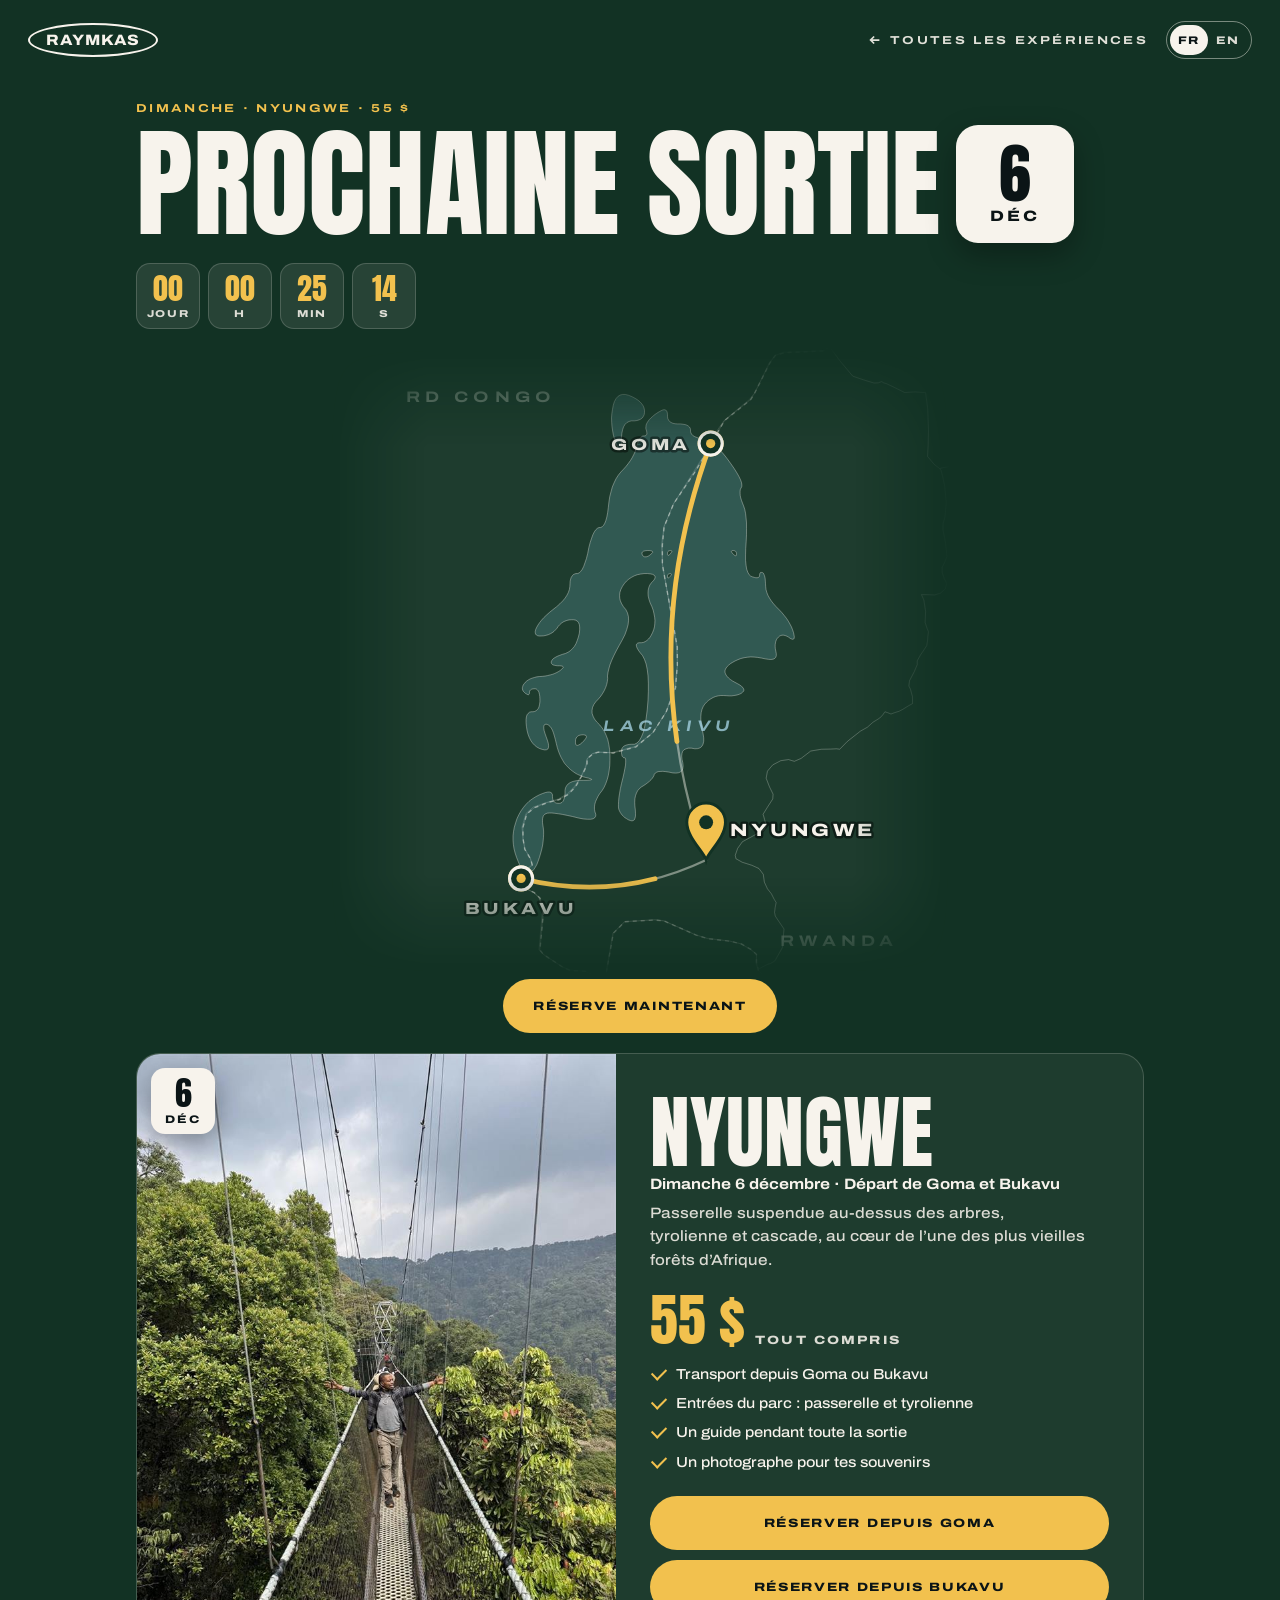
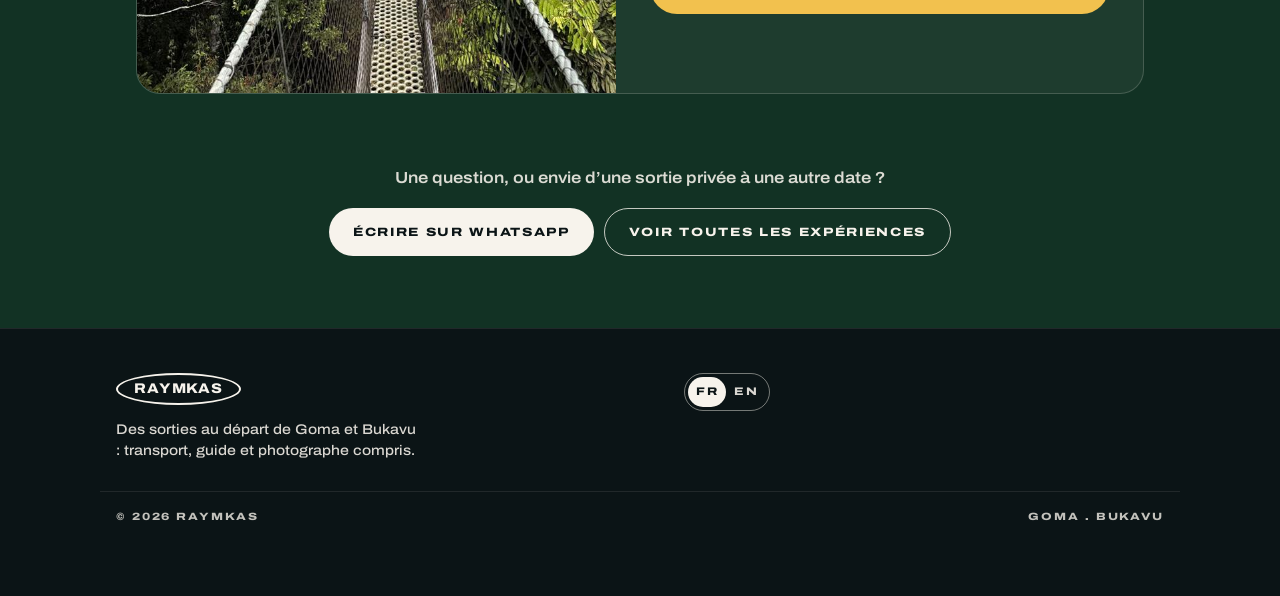
==== prochaine-sortie.html @ c0a050c8 "Prochaine sortie le 6 décembre ; carte du créateur : « Mugisho ». Cache ?v=25. Co-Authored-By: Claud" ====
<!DOCTYPE html>
<html lang="fr">
<head>
<meta charset="utf-8">
<meta name="viewport" content="width=device-width, initial-scale=1, viewport-fit=cover">
<title>Prochaine sortie · RAYMKAS</title>
<meta name="description" content="La prochaine sortie RAYMKAS au départ de Goma et Bukavu : date, prix, ce qui est compris et réservation sur WhatsApp.">
<meta name="theme-color" content="#123224">
<meta name="color-scheme" content="dark">
<link rel="preconnect" href="https://fonts.googleapis.com">
<link rel="preconnect" href="https://fonts.gstatic.com" crossorigin>
<link href="https://fonts.googleapis.com/css2?family=Anton&family=Archivo:wdth,wght@112..125,400..800&display=swap" rel="stylesheet">
<link rel="stylesheet" href="css/style.css?v=25">
</head>
<body class="page-sortie">

<header class="s-top">
  <a class="logo" href="./" data-brand aria-label="RAYMKAS, retour à l'accueil"></a>
  <div class="s-top-right">
    <a class="caps toplink s-back" href="./#journey">
      <svg viewBox="0 0 16 16" width="14" height="14" fill="none" stroke="currentColor" stroke-width="2" aria-hidden="true"><path d="M13 8H3M7 4L3 8l4 4"/></svg>
      <span><span class="tl-long" data-i18n="sortie.allExpLong">Toutes les </span><span data-i18n="sortie.allExpShort">expériences</span></span>
    </a>
    <div class="lang" data-lang-switch></div>
  </div>
</header>

<main>
  <section class="s-head">
    <div class="wrap">
      <span class="caps trip-count" id="sCount"></span>
      <div class="s-title">
        <h1 class="display" data-i18n="sortie.h1">Prochaine sortie</h1>
        <span class="s-badge" id="sBadge" aria-hidden="true"><b class="display" id="sBadgeDay"></b><span id="sBadgeMonth"></span></span>
      </div>
      <div class="s-countdown" id="sCountdown" role="timer" aria-live="off"></div>
    </div>
    <div class="s-map" id="sMapWrap">
      <svg id="sMap" role="img" aria-label="Trajet depuis Goma et Bukavu"></svg>
      <a class="btn btn-sun s-book" id="sBook" href="#sTrips" data-i18n="sortie.bookNow">Réserve maintenant</a>
    </div>
  </section>

  <section class="s-trips">
    <div class="wrap" id="sTrips"></div>
  </section>

  <section class="s-more">
    <div class="wrap">
      <p data-i18n="sortie.moreText">Une question, ou envie d’une sortie privée à une autre date&nbsp;?</p>
      <div class="s-more-actions">
        <a class="btn btn-solid" data-whatsapp data-i18n="sortie.write">Écrire sur WhatsApp</a>
        <a class="btn btn-ghost" href="./#journey" data-i18n="sortie.seeAll">Voir toutes les expériences</a>
      </div>
    </div>
  </section>
</main>

<footer class="foot">
  <div class="wrap foot-grid">
    <div class="foot-brand">
      <a class="logo" href="./" data-brand></a>
      <p data-i18n="foot.tag">Des sorties au départ de Goma et Bukavu : transport, guide et photographe compris.</p>
    </div>
    <div class="lang lang-foot" data-lang-switch></div>
  </div>
  <div class="wrap foot-bottom"><span>© 2026 RAYMKAS</span><span>Goma . Bukavu</span></div>
</footer>

<script src="js/i18n.js?v=25"></script>
<script src="js/content.js?v=25"></script>
<script src="js/img-sizes.js?v=25"></script>
<script src="js/upcoming.js?v=25"></script>
<script src="js/map-data.js?v=25"></script>
<script src="js/map-draw.js?v=25"></script>
<script src="js/sortie.js?v=25"></script>
</body>
</html>
---- css/style.css ----
/* ===================================================================
   RAYMKAS : page d'accueil (scroll-story)
   Concept : le lac en ouverture, puis une carte qui relie Goma et
   Bukavu à chaque expérience ; la couleur suit le paysage en cours.
   =================================================================== */

/* Enregistrée pour pouvoir animer entre les couleurs d'étape */
@property --bg { syntax: '<color>'; inherits: true; initial-value: #1d3a3a; }

:root{
  --bg:#1d3a3a;                 /* change à chaque étape (js) */
  --ink:#0b1416;
  --ink-rgb:11,20,22;            /* même encre, pour les voiles rgba() */                /* presque noir, teinté lac */
  --white:#f7f3ec;              /* blanc chaud */
  /* texte sur fond sombre */
  --fg-soft:rgba(247,243,236,.88);
  --fg-meta:rgba(247,243,236,.78);
  --muted:rgba(247,243,236,.64);
  /* traits */
  --stroke-strong:rgba(247,243,236,.45);
  --stroke:rgba(247,243,236,.25);
  --line:rgba(247,243,236,.18);
  /* remplissages */
  --fill:rgba(247,243,236,.13);
  --fill-soft:rgba(247,243,236,.09);
  --fill-faint:rgba(247,243,236,.05);
  --surface-2:#0e1f23;          /* fond des sections du bas */
  --ink-soft:rgba(var(--ink-rgb),.72);  /* texte secondaire sur fond clair */
  --sun:#f2c14e;                /* accent : soleil sur le lac (tracés, points actifs) */
  --sun-deep:#b8892a;
  --display:"Anton","Bebas Neue",Impact,sans-serif;
  --wide:"Archivo",system-ui,sans-serif;
  --ease:cubic-bezier(.22,1,.36,1);
  --stage-h:min(46svh,480px);
  color-scheme:dark;
  transition:--bg 1.1s var(--ease);
}
/* Page volontairement sombre, identique dans les deux thèmes */
@media (prefers-color-scheme: dark){ :root:not([data-theme="light"]){ --ink:#0b1416; --white:#f7f3ec; } }
:root[data-theme="dark"]{ --ink:#0b1416; --white:#f7f3ec; }

*{box-sizing:border-box;margin:0;padding:0}
html{background:var(--bg);-webkit-text-size-adjust:100%;scroll-behavior:smooth}
body{background:var(--bg);color:var(--white);font-family:var(--wide);font-stretch:125%;
  -webkit-font-smoothing:antialiased;overflow-x:hidden;-webkit-tap-highlight-color:transparent}
a{color:inherit;text-decoration:none}
button{font:inherit;color:inherit;background:none;border:0;cursor:pointer}
ul{list-style:none}
img{display:block;max-width:100%}
p,blockquote{text-wrap:pretty}                 /* pas de mot orphelin en fin de paragraphe */
.wrap{max-width:640px;margin:0 auto;padding-left:max(16px,env(safe-area-inset-left,0px));padding-right:max(16px,env(safe-area-inset-right,0px))}
.caps{text-transform:uppercase;letter-spacing:.32em;font-weight:700;font-size:12px}
.display{font-family:var(--display);font-weight:400;text-transform:uppercase;line-height:.92}
.sr-only{position:absolute;width:1px;height:1px;overflow:hidden;clip:rect(0 0 0 0);white-space:nowrap}
:focus-visible{outline:2px solid var(--white);outline-offset:3px}
::selection{background:var(--sun);color:var(--ink)}

/* ---------- boutons ---------- */
.btn{display:inline-flex;align-items:center;justify-content:center;height:48px;padding:0 24px;border-radius:999px;
  font:800 12px/1 var(--wide);font-stretch:125%;letter-spacing:.14em;text-transform:uppercase;cursor:pointer;
  user-select:none;touch-action:manipulation;text-align:center;
  transition:transform .35s var(--ease),background-color .3s,color .3s,box-shadow .3s,border-color .3s}
.btn:active{transform:scale(.95);transition-duration:.12s}
.btn-solid{background:var(--white);color:var(--ink)}
.btn-solid:hover{box-shadow:0 10px 30px rgba(0,0,0,.3);transform:translateY(-2px)}
.btn-sun{background:var(--sun);color:var(--ink)}
.btn-sun:hover{box-shadow:0 10px 30px rgba(0,0,0,.3);transform:translateY(-2px)}
.btn-ghost{border:1.5px solid var(--fg-meta);color:var(--white)}
.btn-ghost:hover{background:var(--white);color:var(--ink);border-color:var(--white)}

/* ---------- hero ---------- */
.hero{position:relative;height:100svh;min-height:640px;overflow:hidden;background:var(--ink)}
.hero-bg{position:absolute;inset:-4% 0 0 0;will-change:transform;
  background:radial-gradient(120% 70% at 50% 40%,#3f6f86 0%,#24485a 45%,#122a33 80%,#0b1416 100%)}
.slide{position:absolute;inset:0;width:100%;height:100%;object-fit:cover;opacity:0;transform:scale(1.06);
  transition:opacity 1s var(--ease),transform 5s linear}
.slide.on{opacity:1;transform:scale(1)}
.hero-shade{position:absolute;inset:0;pointer-events:none;
  background:linear-gradient(180deg,rgba(var(--ink-rgb),.4) 0%,rgba(var(--ink-rgb),0) 14%,rgba(var(--ink-rgb),0) 40%,rgba(var(--ink-rgb),.55) 60%,rgba(var(--ink-rgb),.94) 100%)}
.hero-dim{position:absolute;inset:0;background:var(--ink);opacity:0;pointer-events:none}
.hero-top{position:absolute;inset:0 0 auto;z-index:3;display:flex;justify-content:space-between;align-items:center;gap:12px;
  padding:calc(env(safe-area-inset-top,0px) + 22px) max(16px,env(safe-area-inset-right,0px)) 0 max(16px,env(safe-area-inset-left,0px));animation:fade 1s .9s both}
@media (min-width:600px){.hero-top{padding-left:28px;padding-right:28px}}
.logo{display:inline-flex;align-items:center;height:34px;padding:0 16px;border:2.5px solid var(--white);border-radius:50%;
  font:800 15px/1 var(--wide);font-stretch:112%;letter-spacing:.06em}
.top-nav{display:flex;gap:10px}
.toplink{display:inline-flex;align-items:center;min-height:44px;padding:0 6px;font-size:11.5px;letter-spacing:.2em;opacity:.9;transition:opacity .3s}
.toplink:hover{opacity:1}

.hero-content{position:absolute;inset:auto 0 0;z-index:3;text-align:center;padding:0 16px calc(env(safe-area-inset-bottom,0px) + 14px)}
.hero-content::before{content:"";position:absolute;inset:-14% -6% 0;z-index:-1;pointer-events:none;
  background:radial-gradient(70% 60% at 50% 48%,rgba(var(--ink-rgb),.55) 0%,rgba(var(--ink-rgb),.25) 55%,transparent 80%)}
.hero-title{display:flex;flex-direction:column;align-items:center}
.hero-title .lead{font-size:12px;letter-spacing:.28em;color:var(--fg-soft);animation:fade 1s .3s both}
.word{display:block;font-size:clamp(72px,21vw,210px);line-height:.88;margin-top:4px;white-space:nowrap;min-height:.88em;
  transition:opacity .35s,transform .35s,filter .35s}
.word.out{opacity:0;transform:translateY(-18%);filter:blur(6px)}
.word .ch{display:inline-block;animation:rise .9s var(--ease) both}
.hero .intro{max-width:420px;margin:12px auto 0;font-size:15px;line-height:1.45;font-weight:500;font-stretch:112%;color:var(--fg-soft);animation:fade 1s .5s both}
.hero-actions{display:flex;flex-wrap:wrap;justify-content:center;gap:10px;margin-top:20px;animation:fade 1s .65s both}
.hero-foot{display:flex;align-items:center;justify-content:center;gap:10px;margin-top:14px;animation:fade 1s .9s both}
.slide-bars{display:flex;justify-content:center;gap:6px}
.bar{width:28px;height:3px;border-radius:2px;background:var(--stroke);overflow:hidden}
.bar i{display:block;height:100%;width:100%;background:var(--white);transform:scaleX(0);transform-origin:left}
.bar.done i{transform:scaleX(1)}
.bar.on i{animation:fill var(--slide-ms,3800ms) linear both}
@keyframes fill{to{transform:scaleX(1)}}
@keyframes rise{from{transform:translateY(70%);opacity:0;filter:blur(8px)}to{transform:none;opacity:1;filter:none}}
@keyframes fade{from{opacity:0;transform:translateY(14px)}to{opacity:1;transform:none}}

/* ---------- point qui pulse (lien « prochaine sortie » dans la fiche) ---------- */
.ann-dot{position:relative;width:7px;height:7px;flex-shrink:0;border-radius:50%;background:var(--sun)}
.ann-dot::after{content:"";position:absolute;inset:0;border-radius:50%;background:var(--sun);animation:ping 2.2s var(--ease) infinite}
@keyframes ping{from{transform:scale(1);opacity:.7}to{transform:scale(2.8);opacity:0}}

/* lien discret dans la fiche de l'expérience */
.stop-next{display:inline-flex;align-items:center;gap:10px;min-height:44px;padding:0 4px;font-size:13.5px;font-weight:700;font-stretch:112%;
  color:var(--sun);border-bottom:1.5px solid transparent;transition:border-color .3s}
.stop-next:hover{border-bottom-color:currentColor}

/* ---------- prochaine sortie ---------- */
.trip{margin-top:26px;border-radius:24px;overflow:hidden;background:var(--fill-faint);border:1px solid var(--line)}
.trip-photo{position:relative;aspect-ratio:4/3;margin:0;background:var(--surface-2)}
.trip-photo img{width:100%;height:100%;object-fit:cover}
.trip-date{position:absolute;top:14px;left:14px;display:flex;flex-direction:column;align-items:center;min-width:64px;padding:8px 10px 9px;
  border-radius:14px;background:var(--white);color:var(--ink);box-shadow:0 8px 24px rgba(0,0,0,.3)}
.trip-date b{font-family:var(--display);font-size:34px;line-height:1;font-weight:400}
.trip-date span{font:800 11px/1 var(--wide);font-stretch:125%;letter-spacing:.16em;text-transform:uppercase;margin-top:4px}
.trip-body{padding:22px 20px 24px}
.trip-count{font-size:11.5px;letter-spacing:.2em;color:var(--sun)}
.trip-name{font-size:clamp(48px,14vw,80px);line-height:.9;margin-top:8px}
.trip-when{margin-top:8px;font-size:15px;font-weight:700;font-stretch:112%}
.trip-text{margin-top:10px;font-size:15px;line-height:1.55;font-weight:500;font-stretch:112%;color:var(--fg-soft);max-width:52ch}
.trip-price{display:flex;align-items:baseline;gap:10px;margin-top:20px}
.trip-price b{white-space:nowrap;font-size:56px;line-height:1;font-weight:400;color:var(--sun)}
.trip-price span{font:800 12px/1 var(--wide);font-stretch:125%;letter-spacing:.18em;text-transform:uppercase;color:var(--fg-soft)}
.trip-inc{list-style:none;margin:16px 0 0;padding:0;display:grid;gap:9px}
.trip-inc li{position:relative;padding-left:26px;font-size:14.5px;line-height:1.4;font-weight:500;font-stretch:112%}
.trip-inc li::before{content:"";position:absolute;left:2px;top:4px;width:12px;height:7px;border:solid var(--sun);border-width:0 0 2.5px 2.5px;transform:rotate(-45deg)}
.trip-cta{display:grid;gap:10px;margin-top:24px}
.trip-cta .btn{height:54px}
@media (min-width:600px) and (max-width:899px){.trip-cta{grid-template-columns:1fr 1fr}}

/* rappel « prochaine sortie » en bas de l'accueil */
.cta-next{display:flex;align-items:center;gap:18px;max-width:460px;margin:0 auto clamp(56px,9svh,88px);padding:16px 22px 16px 16px;border-radius:22px;
  text-align:left;color:var(--white);border:1.5px solid var(--sun);transition:background-color .3s,transform .3s var(--ease)}
.cta-next[hidden]{display:none}
.cta-next:hover{background:rgba(242,193,78,.1);transform:translateY(-2px)}
.cta-next-date{display:flex;flex-direction:column;align-items:center;justify-content:center;width:64px;height:64px;flex-shrink:0;
  border-radius:14px;background:var(--sun);color:var(--ink)}
.cta-next-date b{font-size:32px;line-height:1;font-weight:400}
.cta-next-date span{font:800 10px/1 var(--wide);font-stretch:125%;letter-spacing:.14em;text-transform:uppercase;margin-top:2px}
.cta-next-txt{display:flex;flex-direction:column;gap:4px;flex:1;min-width:0}
.cta-next-txt small{font:800 10.5px/1 var(--wide);font-stretch:125%;letter-spacing:.2em;text-transform:uppercase;color:var(--sun)}
.cta-next-txt b{font-size:16px;font-weight:800;font-stretch:112%}

/* ---------- chiffres ---------- */
.stats{position:relative;z-index:2;padding:48px 0 40px;background:var(--bg)}
.stats-grid{display:grid;grid-template-columns:1fr 1fr;gap:26px 14px}
.stat{display:flex;flex-direction:column;gap:8px;min-width:0}
.stat-big{grid-column:1/-1;padding-bottom:24px;border-bottom:1px solid var(--line)}
.stat-n{font-size:clamp(54px,15vw,92px);font-variant-numeric:tabular-nums;line-height:1}
.stat-big .stat-n{font-size:clamp(110px,36vw,220px)}
.stat-l{font-size:11.5px;letter-spacing:.18em;line-height:1.5;color:var(--muted)}
.odo{display:inline-flex;align-items:flex-start;color:var(--white)}
.odo-col{display:inline-block;height:1em;overflow:hidden;line-height:1em}
.odo-strip{display:flex;flex-direction:column;transition:transform calc(1.6s + var(--i) * .35s) cubic-bezier(.16,1,.3,1)}
.odo-strip span{display:block;height:1em;line-height:1em}
.odo-suf{color:var(--sun);line-height:1em}
.ticker{position:relative;height:22px;overflow:hidden;margin-top:2px}
.ticker li{position:absolute;inset:0 auto auto 0;font-weight:800;font-size:13px;letter-spacing:.16em;text-transform:uppercase;
  opacity:0;transform:translateY(100%);transition:opacity .45s,transform .55s var(--ease)}
.ticker li.on{opacity:1;transform:none;color:var(--sun)}
@media (min-width:760px){
  .stats-grid{grid-template-columns:1.6fr 1fr 1fr;align-items:end}
  .stat-big{grid-column:auto;padding-bottom:0;border-bottom:0}
}

/* ---------- journey : carte sticky ---------- */
.journey{position:relative}
.stage{position:sticky;top:0;z-index:2;height:var(--stage-h);overflow:hidden;pointer-events:none;
  background:linear-gradient(180deg,var(--bg) 0,var(--bg) 84%,transparent 100%)}
.stage svg{display:block;width:100%;height:100%}
.m-neigh{fill:var(--fill-faint);stroke:var(--line);stroke-width:.9;vector-effect:non-scaling-stroke}
.m-prov path{fill:var(--fill-faint);stroke:var(--line);stroke-width:.8;vector-effect:non-scaling-stroke;stroke-linejoin:round}
.m-lakes{fill:rgba(120,190,215,.22);stroke:var(--stroke-strong);stroke-width:.8;vector-effect:non-scaling-stroke}
.m-border{fill:none;stroke:var(--stroke-strong);stroke-width:1.4;stroke-dasharray:4 4;vector-effect:non-scaling-stroke;stroke-linejoin:round}
.m-label{fill:var(--stroke-strong);font:700 9.5px var(--wide);font-stretch:125%;letter-spacing:.34em}
.m-label.water{fill:rgba(170,215,232,.75);font-style:italic}
.m-route-base{fill:none;stroke:var(--stroke-strong);stroke-linecap:round}
.m-route path{fill:none;stroke:var(--sun);stroke-linecap:round}
.pin .marker{transform-origin:0 0;transition:transform .6s var(--ease)}
.pin .body{fill:var(--white);stroke:var(--bg);stroke-width:1.5;opacity:.6;transition:opacity .5s,fill .5s}
.pin .hole{fill:var(--bg)}
.pin text{fill:var(--white);font:800 11px var(--wide);font-stretch:125%;letter-spacing:.2em;opacity:.75;
  paint-order:stroke;stroke:rgba(0,0,0,.5);stroke-width:3px;stroke-linejoin:round;transition:opacity .5s}
.pin.active .body,.pin.active text{opacity:1}
.pin.active .body{fill:var(--sun)}
.pin.active .marker{transform:scale(1.2)}
.pin.origin .ring{fill:var(--bg);stroke:var(--white);stroke-width:1.6}
.pin.origin .dot{fill:var(--white)}
.pin.origin .pulse{fill:none;stroke:var(--sun);stroke-width:1.5;transform-origin:0 0;animation:pulse 2.4s var(--ease) infinite}
.pin.origin.active .dot{fill:var(--sun)}
.pin.origin text{font-size:10px;letter-spacing:.24em;opacity:.9}
.journey.overview .pin .body,.journey.overview .pin text{opacity:.95}
@keyframes pulse{0%{transform:scale(1);opacity:.9}100%{transform:scale(3.2);opacity:0}}

/* voile en haut de la carte : le compteur et le nom restent lisibles au-dessus des tracés */
.stage::before{content:"";position:absolute;inset:0 0 auto;height:calc(env(safe-area-inset-top,0px) + 58px);z-index:1;
  background:linear-gradient(180deg,var(--bg) 40%,transparent);transition:background-color .5s}
.hud{z-index:2;position:absolute;top:calc(env(safe-area-inset-top,0px) + 16px);left:max(16px,env(safe-area-inset-left,0px));right:max(16px,env(safe-area-inset-right,0px));
  display:flex;justify-content:space-between;gap:12px;font-size:11px;font-weight:800;letter-spacing:.22em;text-transform:uppercase;color:var(--muted)}
.hud b{color:var(--white);font-weight:800}
.hud-name{color:var(--white);transition:opacity .3s;text-align:right}
.hud-name.swap{opacity:0}

/* ---------- expériences ---------- */
.stops{position:relative;z-index:1;padding:4px 0 6svh}
.section-head h2{font-size:clamp(54px,16vw,104px);padding-top:8px;padding-bottom:22px;border-bottom:1px solid var(--line);text-wrap:balance}
.stop{padding:30px 0 34px;border-bottom:1px solid var(--line)}
/* l'expérience en cours se distingue par ses photos ; le texte reste toujours lisible */
.stop .strip{opacity:.5;filter:saturate(.55);transition:opacity .6s var(--ease),filter .6s var(--ease)}
.stop.active .strip{opacity:1;filter:none}
.stop:last-child{border-bottom:0}
.stop-title{display:grid;grid-template-columns:auto 1fr;column-gap:16px;align-items:end}
.stop .num{font-size:clamp(34px,10vw,50px);color:var(--muted)}
.stop .name{font-size:clamp(54px,16.5vw,88px);line-height:.88}
.stop .meta{grid-column:2;margin-top:10px;font-size:11.5px;letter-spacing:.22em;color:var(--fg-meta);font-weight:600}

/* carrousel photo */
.strip{display:flex;gap:10px;margin:22px -16px 0;padding:0 16px;overflow-x:auto;scroll-snap-type:x mandatory;
  scroll-padding:0 16px;scrollbar-width:none;-webkit-overflow-scrolling:touch;overscroll-behavior-x:contain}
.strip::-webkit-scrollbar{display:none}
.shot{position:relative;flex:0 0 82%;max-width:100%;aspect-ratio:3/4;border-radius:18px;overflow:hidden;scroll-snap-align:start;
  background:linear-gradient(140deg,var(--line),var(--fill-faint)),var(--stop-c,var(--surface-2))}
.shot img{width:100%;height:100%;object-fit:cover;transition:transform .8s var(--ease)}
.shot:hover img{transform:scale(1.04)}
.shot.missing::after{content:"Photo manquante";position:absolute;inset:auto 0 0;padding:14px 16px;
  font:700 11px var(--wide);letter-spacing:.2em;text-transform:uppercase;color:var(--muted)}
@media (min-width:700px){.shot{flex-basis:48%}.strip{margin:22px 0 0;padding:0;scroll-padding:0}}
.strip-bar{display:flex;justify-content:space-between;align-items:center;margin-top:12px}
.strip-bar[hidden]{display:none}
.strip-count{font-size:11px;letter-spacing:.24em;color:var(--muted)}
.strip-count b{color:var(--white)}
.strip-nav{display:flex;gap:8px}
.nav-btn{display:grid;place-items:center;width:40px;height:40px;border-radius:50%;border:1.5px solid var(--line);
  transition:background-color .3s,border-color .3s,transform .2s}
.nav-btn:hover:not(:disabled){border-color:var(--white)}
.nav-btn:active:not(:disabled){transform:scale(.92)}
.nav-btn:disabled{opacity:.35;cursor:default}
.stop p{margin-top:18px;font-size:15.5px;line-height:1.55;font-weight:500;font-stretch:112%;max-width:62ch}
.tags{display:flex;flex-wrap:wrap;gap:8px;margin-top:18px}
.tag{padding:8px 14px;border-radius:999px;background:var(--fill);font-size:11px;font-weight:800;letter-spacing:.14em;text-transform:uppercase}
.actions{display:flex;align-items:center;gap:22px;margin-top:20px;flex-wrap:wrap}

.reveal{transform:translateY(40px);transition:transform 1s var(--ease)}
.reveal.in{transform:none}

/* ---------- titres de section ---------- */
.know .wrap > .caps,.creator .wrap > .caps{font-size:12px;letter-spacing:.36em;padding-bottom:16px;border-bottom:1px solid var(--line)}

/* ---------- choix final : groupe / privé ---------- */
.choices{display:grid;gap:10px;max-width:460px;margin:32px auto 0;text-align:left}
.choice{display:grid;grid-template-columns:1fr auto;align-items:center;column-gap:16px;padding:18px 20px 18px 22px;border-radius:20px;
  border:1.5px solid var(--stroke-strong);color:var(--white);transition:transform .35s var(--ease),background-color .3s,border-color .3s}
.choice-title{grid-column:1;font-size:32px;line-height:1}
.choice-text{grid-column:1;margin-top:6px;font-size:14px;line-height:1.4;font-weight:500;font-stretch:112%;color:var(--fg-soft)}
.choice-arrow{grid-column:2;grid-row:1/3;transition:transform .35s var(--ease)}
.choice-main{background:var(--white);border-color:var(--white);color:var(--ink)}
.choice-main .choice-text{color:var(--ink-soft)}
.choice:hover{transform:translateY(-2px)}
.choice:not(.choice-main):hover{border-color:var(--white);background:var(--fill-soft)}
.choice:hover .choice-arrow{transform:translateX(4px)}
.choice:active{transform:scale(.98)}
@media (min-width:700px){.choices{grid-template-columns:1fr 1fr;max-width:640px}.cta-next{max-width:640px}}

/* ---------- bouton WhatsApp flottant ---------- */
.float-cta{position:fixed;z-index:20;left:50%;bottom:calc(env(safe-area-inset-bottom,0px) + 14px);
  display:inline-flex;align-items:center;height:52px;padding:0 26px;border-radius:999px;white-space:nowrap;
  background:var(--sun);color:var(--ink);font:800 12.5px/1 var(--wide);font-stretch:125%;letter-spacing:.14em;text-transform:uppercase;
  box-shadow:0 10px 28px rgba(0,0,0,.35);transform:translate(-50%,160%);visibility:hidden;
  transition:transform .45s var(--ease),visibility 0s linear .45s}
.float-cta.show{transform:translate(-50%,0);visibility:visible;transition-delay:0s}
.float-cta:active{transform:translate(-50%,0) scale(.96)}
@media (min-width:900px){
  .float-cta{left:auto;right:max(28px,env(safe-area-inset-right,0px));transform:translateY(160%)}
  .float-cta.show{transform:none}
  .float-cta:active{transform:scale(.96)}
}

/* ---------- créateur ---------- */
.creator{position:relative;padding:10svh 0 6svh;background:linear-gradient(180deg,var(--bg) 0%,var(--surface-2) 60%,var(--surface-2) 100%)}
.creator-card{margin-top:24px;padding:30px 22px 26px;border-radius:24px;position:relative;overflow:hidden;
  background:linear-gradient(150deg,rgba(242,193,78,.16),rgba(242,193,78,0) 55%),var(--fill-faint);border:1px solid var(--line)}
.creator-bg{position:absolute;inset:0;width:100%;height:100%;object-fit:cover;object-position:58% 30%;
  opacity:.2;filter:grayscale(.35);pointer-events:none;
  -webkit-mask-image:linear-gradient(200deg,#000 10%,rgba(0,0,0,.35) 60%,transparent 95%);mask-image:linear-gradient(200deg,#000 10%,rgba(0,0,0,.35) 60%,transparent 95%)}
.creator-card > :not(.creator-bg){position:relative}
.creator-card blockquote{font-size:clamp(38px,11vw,64px);line-height:.95;text-wrap:balance}
.creator-card p{margin-top:16px;font-size:15.5px;line-height:1.55;font-weight:500;font-stretch:112%;color:var(--fg-soft);max-width:52ch}
.creator-stats{display:flex;gap:30px;margin-top:22px;flex-wrap:wrap}
.cstat{display:flex;flex-direction:column;gap:6px}
.cstat-n{font-size:clamp(40px,12vw,60px);line-height:1;font-variant-numeric:tabular-nums;color:var(--sun)}
/* bouton TikTok */
.tt-logo{width:1.25em;height:1.25em;flex-shrink:0}
.toplink .tt-logo,.foot-link .tt-logo{margin-right:8px;font-size:15px}
.tt-cta{display:flex;align-items:center;gap:14px;width:100%;max-width:440px;margin-top:26px;padding:10px 18px 10px 10px;
  border-radius:20px;background:var(--white);color:var(--ink);transition:transform .3s var(--ease),box-shadow .3s}
.tt-cta:hover{transform:translateY(-2px);box-shadow:0 12px 30px rgba(0,0,0,.35)}
.tt-badge{display:grid;place-items:center;width:52px;height:52px;flex-shrink:0;border-radius:14px;background:#000;color:#fff;font-size:24px}
.tt-txt{display:flex;flex-direction:column;gap:3px;flex:1;min-width:0}
.tt-txt b{font-size:16px;font-weight:800;font-stretch:112%}
.tt-txt small{font-size:13.5px;font-weight:600;opacity:.62;overflow:hidden;text-overflow:ellipsis}
.tt-arrow{flex-shrink:0;transition:transform .3s var(--ease)}
.tt-cta:hover .tt-arrow{transform:translateX(4px)}

/* ---------- bon à savoir ---------- */
.know{position:relative;padding:8svh 0 10svh;background:var(--surface-2)}
.faq{display:grid;gap:10px;margin-top:22px}
.faq-item{border-radius:18px;background:var(--fill-faint);border:1px solid var(--fill-soft);transition:background-color .3s,border-color .3s}
.faq-item[open]{background:var(--fill-soft);border-color:var(--line)}
.faq-item summary{display:flex;align-items:center;justify-content:space-between;gap:16px;min-height:64px;padding:16px 20px 16px 22px;
  cursor:pointer;list-style:none;-webkit-tap-highlight-color:transparent}
.faq-item summary::-webkit-details-marker{display:none}
.faq-q{font-size:16px;line-height:1.35;font-weight:700;font-stretch:112%}
/* + qui devient − à l'ouverture */
.faq-ico{position:relative;width:30px;height:30px;flex-shrink:0;border-radius:50%;border:1.5px solid var(--stroke-strong);transition:background-color .3s,border-color .3s}
.faq-ico::before,.faq-ico::after{content:"";position:absolute;left:50%;top:50%;width:11px;height:1.8px;margin:-.9px 0 0 -5.5px;border-radius:1px;background:currentColor;transition:transform .35s var(--ease)}
.faq-ico::after{transform:rotate(90deg)}
.faq-item[open] .faq-ico{background:var(--sun);border-color:var(--sun);color:var(--ink)}
.faq-item[open] .faq-ico::after{transform:rotate(0deg)}
.faq-item p{padding:0 22px 20px;max-width:60ch;font-size:15px;line-height:1.55;font-weight:500;font-stretch:112%;color:var(--fg-soft)}

/* ---------- cta + footer ---------- */
.cta{position:relative;text-align:center;padding:12svh 0 14svh;background:linear-gradient(180deg,var(--surface-2) 0%,var(--ink) 100%)}
.cta h2{font-size:clamp(50px,15vw,88px)}
.cta p{max-width:400px;margin:18px auto 0;font-size:15.5px;line-height:1.5;font-weight:500;font-stretch:112%;color:var(--fg-soft)}
.cta .btn{margin-top:26px}
.cta-mail{display:block;margin-top:22px;font-size:13px;font-weight:600;color:var(--fg-soft);letter-spacing:0;font-variant-numeric:tabular-nums}

@media (min-width:900px){
  :root{--stage-h:min(54vh,600px)}
  .stops .wrap,.know .wrap,.stats .wrap,.creator .wrap{max-width:780px}
  .creator-card{padding:44px 40px 38px}
}
@media (prefers-reduced-motion:reduce){
  :root{transition:none}
  *,*::before,*::after{animation:none!important;transition:none!important}
  html{scroll-behavior:auto}
}

/* =========================================================
   Page « Prochaine sortie » (prochaine-sortie.html)
   ========================================================= */
.s-top{display:flex;justify-content:space-between;align-items:center;gap:12px;
  padding:calc(env(safe-area-inset-top,0px) + 18px) max(16px,env(safe-area-inset-right,0px)) 0 max(16px,env(safe-area-inset-left,0px))}
.s-top .toplink{gap:8px;white-space:nowrap}
@media (max-width:479px){.s-top .tl-long{display:none}}
@media (min-width:600px){.s-top{padding-left:28px;padding-right:28px}}
.s-head{padding-top:36px}
.s-head h1{font-size:clamp(52px,15vw,120px);line-height:.88;margin-top:10px}
.s-title{display:flex;align-items:center;gap:16px;margin-top:10px}
.s-title h1{margin-top:0}
.s-badge{display:flex;flex-direction:column;align-items:center;justify-content:center;flex-shrink:0;
  width:clamp(84px,22vw,118px);aspect-ratio:1;border-radius:22px;background:var(--white);color:var(--ink);box-shadow:0 12px 30px rgba(0,0,0,.3)}
.s-badge b{font-size:clamp(44px,12vw,64px);line-height:.95;font-weight:400}
.s-badge span{font:800 clamp(12px,3.2vw,15px)/1 var(--wide);font-stretch:125%;letter-spacing:.18em;text-transform:uppercase;margin-top:4px}
/* compte à rebours */
.s-countdown{display:flex;gap:8px;margin-top:20px}
.cd-u{display:flex;flex-direction:column;align-items:center;justify-content:center;min-width:64px;padding:10px 6px 9px;border-radius:14px;
  background:var(--fill-soft);border:1px solid var(--line)}
.cd-u b{font-size:30px;line-height:1;font-weight:400;color:var(--sun);font-variant-numeric:tabular-nums}
.cd-u small{margin-top:5px;font:800 10px/1 var(--wide);font-stretch:125%;letter-spacing:.16em;text-transform:uppercase;color:var(--fg-soft)}
.cd-today{font-family:var(--display);font-size:34px;color:var(--sun)}
.s-map{position:relative;max-width:640px;margin:18px auto 0;padding:0 8px}
/* « Réserve maintenant » : apparaît quand le tracé arrive à destination */
.s-book{display:flex;width:fit-content;margin:4px auto 0;height:54px;padding:0 30px;white-space:nowrap;
  opacity:0;transform:translateY(16px);pointer-events:none;transition:opacity .5s var(--ease),transform .5s var(--ease)}
.s-map.arrived .s-book{opacity:1;transform:none;pointer-events:auto}
.s-map.arrived .s-book:hover{transform:translateY(-2px)}
.s-map svg{display:block;width:100%;height:auto;overflow:hidden;
  /* fondu sur les 4 bords : la carte se fond dans le fond, sans cadre visible */
  -webkit-mask-image:linear-gradient(90deg,transparent,#000 16%,#000 84%,transparent),linear-gradient(180deg,transparent,#000 16%,#000 84%,transparent);
  -webkit-mask-composite:source-in;
  mask-image:linear-gradient(90deg,transparent,#000 16%,#000 84%,transparent),linear-gradient(180deg,transparent,#000 16%,#000 84%,transparent);
  mask-composite:intersect}
.s-trips{padding:8px 0 24px}
.s-trips .trip{margin-top:12px}
.trip-empty .trip-text{margin-top:0;color:var(--white)}
.s-more{padding:48px 0 72px;text-align:center}
.s-more p{font-size:16px;line-height:1.5;font-weight:600;font-stretch:112%;color:var(--fg-soft)}
.s-more-actions{display:flex;flex-wrap:wrap;justify-content:center;gap:10px;margin-top:18px}
@media (min-width:900px){
  .page-sortie .wrap{max-width:1040px}
  .page-sortie .trip{display:grid;grid-template-columns:minmax(0,1fr) minmax(0,1.1fr)}
  .page-sortie .trip-photo{aspect-ratio:auto;min-height:100%}
  .page-sortie .trip-body{padding:34px}
}

/* =========================================================
   Sélecteur de langue FR | EN
   ========================================================= */
.lang{display:inline-flex;align-items:center;padding:3px;border-radius:999px;border:1.5px solid var(--stroke-strong);
  font:800 11px/1 var(--wide);font-stretch:125%;letter-spacing:.14em}
.lang a{display:inline-flex;align-items:center;justify-content:center;min-width:38px;height:30px;padding:0 8px;border-radius:999px;
  color:var(--fg-soft);transition:background-color .3s,color .3s}
.lang a:hover{color:var(--white)}
.lang a[aria-current]{background:var(--white);color:var(--ink)}
.top-nav{align-items:center}
/* téléphone : place pour le sélecteur (le hero a déjà « Voir les expériences ») */
@media (max-width:599px){
  .top-nav .tl-exp{display:none}
  .top-nav .toplink[data-tiktok] span{display:none}
  .top-nav .toplink[data-tiktok] .tt-logo{margin-right:0;font-size:19px}
}
.s-top-right{display:flex;align-items:center;gap:12px}
@media (max-width:479px){.s-top .s-back{display:none}}

/* =========================================================
   Questions fréquentes
   ========================================================= */
.faq-wrap{display:grid;grid-template-areas:"title" "list" "more";gap:0}
.faq-title{grid-area:title;font-size:clamp(44px,12vw,84px);line-height:.9;text-wrap:balance}
.faq{grid-area:list}
.faq-item summary{padding-left:18px}
.faq-n{flex-shrink:0;width:30px;font-size:22px;line-height:1;color:var(--sun)}
.faq-q{flex:1}
.faq-item p{padding-left:66px}
@media (max-width:479px){.faq-item p{padding-left:22px}}
/* ouverture en douceur (navigateurs récents) */
@supports (interpolate-size:allow-keywords){
  .faq-item{interpolate-size:allow-keywords}
  .faq-item::details-content{height:0;overflow:clip;transition:height .4s var(--ease),content-visibility .4s allow-discrete}
  .faq-item[open]::details-content{height:auto}
}
.faq-more{grid-area:more;display:flex;flex-wrap:wrap;align-items:center;justify-content:space-between;gap:14px 20px;margin-top:22px;
  padding:20px 22px;border-radius:18px;border:1.5px dashed var(--stroke-strong)}
.faq-more p{flex:1 1 220px;font-size:15px;line-height:1.5;font-weight:500;font-stretch:112%;color:var(--fg-soft)}
.faq-more b{display:block;color:var(--white);font-weight:800;margin-bottom:2px}
.faq-more-actions{display:flex;flex-direction:column;align-items:flex-start;gap:6px}
.faq-mail{display:inline-flex;align-items:center;min-height:44px;font-size:14.5px;font-weight:700;font-stretch:112%;color:var(--white);
  text-decoration:underline;text-decoration-color:var(--sun);text-underline-offset:4px;text-decoration-thickness:1.5px;overflow-wrap:anywhere}
.cta-mail a{color:inherit;text-decoration:underline;text-underline-offset:3px}
@media (min-width:900px){
  .know .faq-wrap{max-width:1080px;grid-template-columns:minmax(0,.9fr) minmax(0,1.3fr);grid-template-areas:"title list" "more list";column-gap:56px;align-items:start}
  .faq{margin-top:0}
  .faq-more{margin-top:28px;flex-direction:column;align-items:flex-start}
  .faq-more p{flex:none}
}

/* =========================================================
   Pied de page
   ========================================================= */
.foot{background:var(--ink);border-top:1px solid var(--fill-soft);padding:44px 0 calc(env(safe-area-inset-bottom,0px) + 72px)}
.foot-grid{display:grid;gap:26px}
.foot-brand .logo{height:32px;font-size:14px}
.foot-brand p{margin-top:14px;max-width:34ch;font-size:14px;line-height:1.5;font-weight:500;font-stretch:112%;color:var(--fg-soft)}
.foot-nav{display:flex;flex-wrap:wrap;gap:4px 18px}
.foot-nav a{display:inline-flex;align-items:center;min-height:44px;font-size:14.5px;font-weight:700;font-stretch:112%;color:var(--white);
  border-bottom:1.5px solid transparent;transition:border-color .3s}
.foot-nav a:hover{border-bottom-color:var(--sun)}
.foot-link .tt-logo{margin-right:8px;font-size:15px}
.lang-foot{justify-self:start}
.foot-bottom{display:flex;justify-content:space-between;gap:12px;margin-top:30px;padding-top:18px;border-top:1px solid var(--fill-soft);
  font:800 10.5px/1.4 var(--wide);font-stretch:125%;letter-spacing:.18em;text-transform:uppercase;color:var(--fg-meta)}
@media (min-width:900px){
  .foot .wrap{max-width:1080px}
  .foot-grid{grid-template-columns:1.2fr 1fr auto;align-items:start;gap:40px}
  .foot-nav{flex-direction:column;gap:0}
}
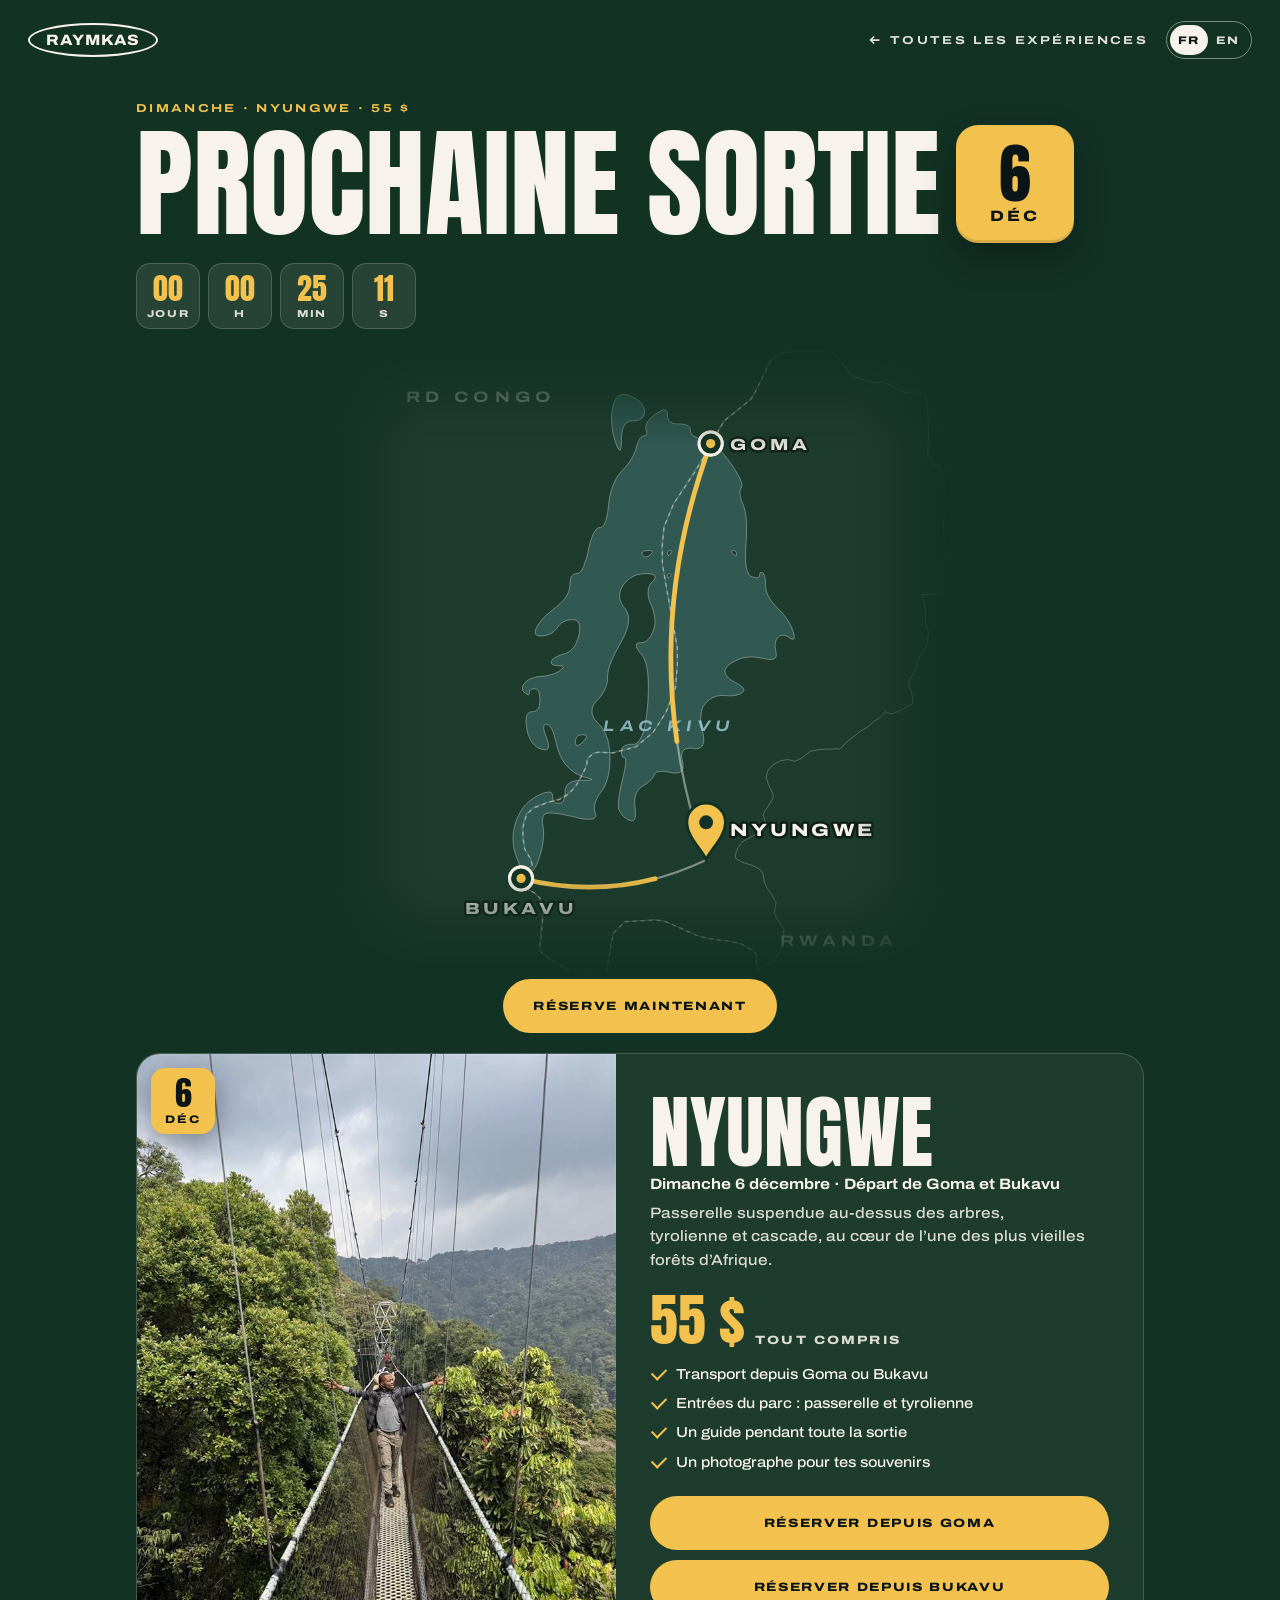
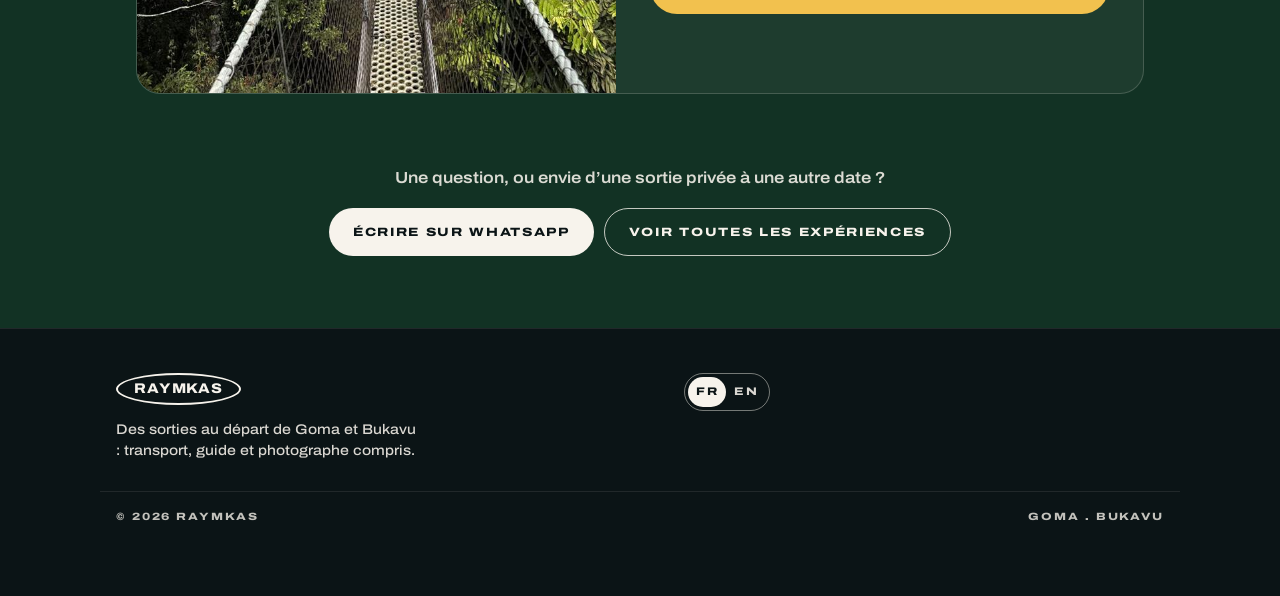
==== commit 5c820acd: "Badge de date en jaune, vérification multi-écrans et corrections - Badge « 6 DÉC » et date des fiche" ====
--- a/prochaine-sortie.html
+++ b/prochaine-sortie.html
@@ -10,7 +10,7 @@
 <link rel="preconnect" href="https://fonts.googleapis.com">
 <link rel="preconnect" href="https://fonts.gstatic.com" crossorigin>
 <link href="https://fonts.googleapis.com/css2?family=Anton&family=Archivo:wdth,wght@112..125,400..800&display=swap" rel="stylesheet">
-<link rel="stylesheet" href="css/style.css?v=25">
+<link rel="stylesheet" href="css/style.css?v=26">
 </head>
 <body class="page-sortie">
 
@@ -67,12 +67,12 @@
   <div class="wrap foot-bottom"><span>© 2026 RAYMKAS</span><span>Goma . Bukavu</span></div>
 </footer>
 
-<script src="js/i18n.js?v=25"></script>
-<script src="js/content.js?v=25"></script>
-<script src="js/img-sizes.js?v=25"></script>
-<script src="js/upcoming.js?v=25"></script>
-<script src="js/map-data.js?v=25"></script>
-<script src="js/map-draw.js?v=25"></script>
-<script src="js/sortie.js?v=25"></script>
+<script src="js/i18n.js?v=26"></script>
+<script src="js/content.js?v=26"></script>
+<script src="js/img-sizes.js?v=26"></script>
+<script src="js/upcoming.js?v=26"></script>
+<script src="js/map-data.js?v=26"></script>
+<script src="js/map-draw.js?v=26"></script>
+<script src="js/sortie.js?v=26"></script>
 </body>
 </html>
--- a/css/style.css
+++ b/css/style.css
@@ -123,7 +123,7 @@
 .trip-photo{position:relative;aspect-ratio:4/3;margin:0;background:var(--surface-2)}
 .trip-photo img{width:100%;height:100%;object-fit:cover}
 .trip-date{position:absolute;top:14px;left:14px;display:flex;flex-direction:column;align-items:center;min-width:64px;padding:8px 10px 9px;
-  border-radius:14px;background:var(--white);color:var(--ink);box-shadow:0 8px 24px rgba(0,0,0,.3)}
+  border-radius:14px;background:var(--sun);color:var(--ink);box-shadow:0 8px 24px rgba(0,0,0,.3)}
 .trip-date b{font-family:var(--display);font-size:34px;line-height:1;font-weight:400}
 .trip-date span{font:800 11px/1 var(--wide);font-stretch:125%;letter-spacing:.16em;text-transform:uppercase;margin-top:4px}
 .trip-body{padding:22px 20px 24px}
@@ -163,7 +163,7 @@
 .stat-big .stat-n{font-size:clamp(110px,36vw,220px)}
 .stat-l{font-size:11.5px;letter-spacing:.18em;line-height:1.5;color:var(--muted)}
 .odo{display:inline-flex;align-items:flex-start;color:var(--white)}
-.odo-col{display:inline-block;height:1em;overflow:hidden;line-height:1em}
+.odo-col{display:inline-block;flex-shrink:0;height:1em;overflow:hidden;line-height:1em}
 .odo-strip{display:flex;flex-direction:column;transition:transform calc(1.6s + var(--i) * .35s) cubic-bezier(.16,1,.3,1)}
 .odo-strip span{display:block;height:1em;line-height:1em}
 .odo-suf{color:var(--sun);line-height:1em}
@@ -174,6 +174,8 @@
 @media (min-width:760px){
   .stats-grid{grid-template-columns:1.6fr 1fr 1fr;align-items:end}
   .stat-big{grid-column:auto;padding-bottom:0;border-bottom:0}
+  /* « 500+ » doit tenir dans sa colonne (1,6 fr) : sinon les chiffres se compriment et se chevauchent */
+  .stat-big .stat-n{font-size:clamp(110px,14vw,160px)}
 }
 
 /* ---------- journey : carte sticky ---------- */
@@ -203,6 +205,7 @@
 .pin.origin.active .dot{fill:var(--sun)}
 .pin.origin text{font-size:10px;letter-spacing:.24em;opacity:.9}
 .journey.overview .pin .body,.journey.overview .pin text{opacity:.95}
+.journey.overview .stage.compact .pin:not(.origin) text{opacity:0}
 @keyframes pulse{0%{transform:scale(1);opacity:.9}100%{transform:scale(3.2);opacity:0}}
 
 /* voile en haut de la carte : le compteur et le nom restent lisibles au-dessus des tracés */
@@ -358,12 +361,13 @@
 @media (max-width:479px){.s-top .tl-long{display:none}}
 @media (min-width:600px){.s-top{padding-left:28px;padding-right:28px}}
 .s-head{padding-top:36px}
-.s-head h1{font-size:clamp(52px,15vw,120px);line-height:.88;margin-top:10px}
-.s-title{display:flex;align-items:center;gap:16px;margin-top:10px}
+.s-head h1{font-size:clamp(44px,14vw,120px);line-height:.88;margin-top:10px}
+.s-title{display:flex;align-items:center;gap:clamp(10px,3vw,16px);margin-top:10px}
 .s-title h1{margin-top:0}
 .s-badge{display:flex;flex-direction:column;align-items:center;justify-content:center;flex-shrink:0;
-  width:clamp(84px,22vw,118px);aspect-ratio:1;border-radius:22px;background:var(--white);color:var(--ink);box-shadow:0 12px 30px rgba(0,0,0,.3)}
-.s-badge b{font-size:clamp(44px,12vw,64px);line-height:.95;font-weight:400}
+  width:clamp(72px,22vw,118px);aspect-ratio:1;border-radius:clamp(18px,5vw,22px);background:var(--sun);color:var(--ink);
+  box-shadow:0 14px 34px rgba(0,0,0,.32),inset 0 -3px 0 rgba(var(--ink-rgb),.12)}
+.s-badge b{font-size:clamp(38px,12vw,64px);line-height:.95;font-weight:400}
 .s-badge span{font:800 clamp(12px,3.2vw,15px)/1 var(--wide);font-stretch:125%;letter-spacing:.18em;text-transform:uppercase;margin-top:4px}
 /* compte à rebours */
 .s-countdown{display:flex;gap:8px;margin-top:20px}
@@ -468,3 +472,13 @@
   .foot-grid{grid-template-columns:1.2fr 1fr auto;align-items:start;gap:40px}
   .foot-nav{flex-direction:column;gap:0}
 }
+
+/* très petits écrans (iPhone SE 1re gén., Android compacts) : boutons sur une ligne */
+@media (max-width:419px){
+  .pin text{font-size:10px;letter-spacing:.14em}
+  .pin.origin text{font-size:9.5px;letter-spacing:.18em}
+}
+@media (max-width:359px){
+  .btn{padding:0 16px;font-size:11.5px;letter-spacing:.08em}
+  .hero-title .lead{letter-spacing:.2em}
+}
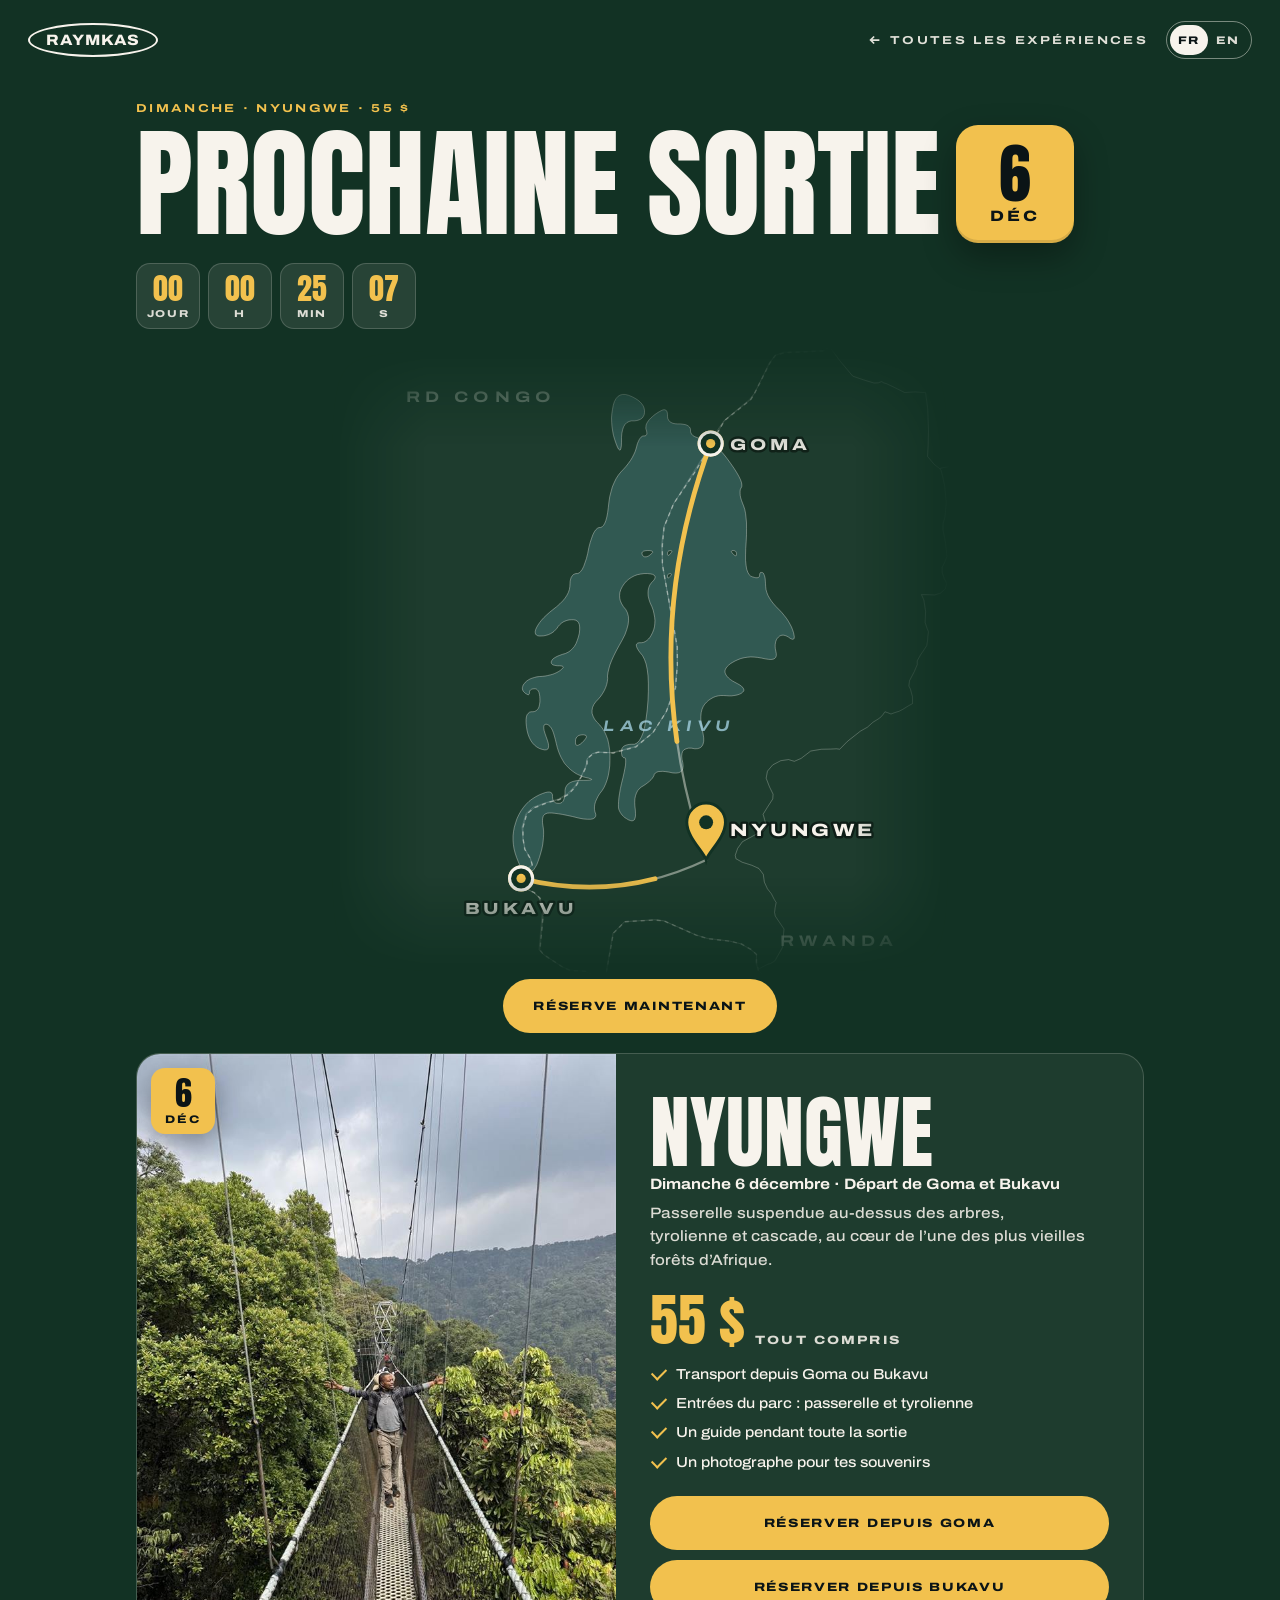
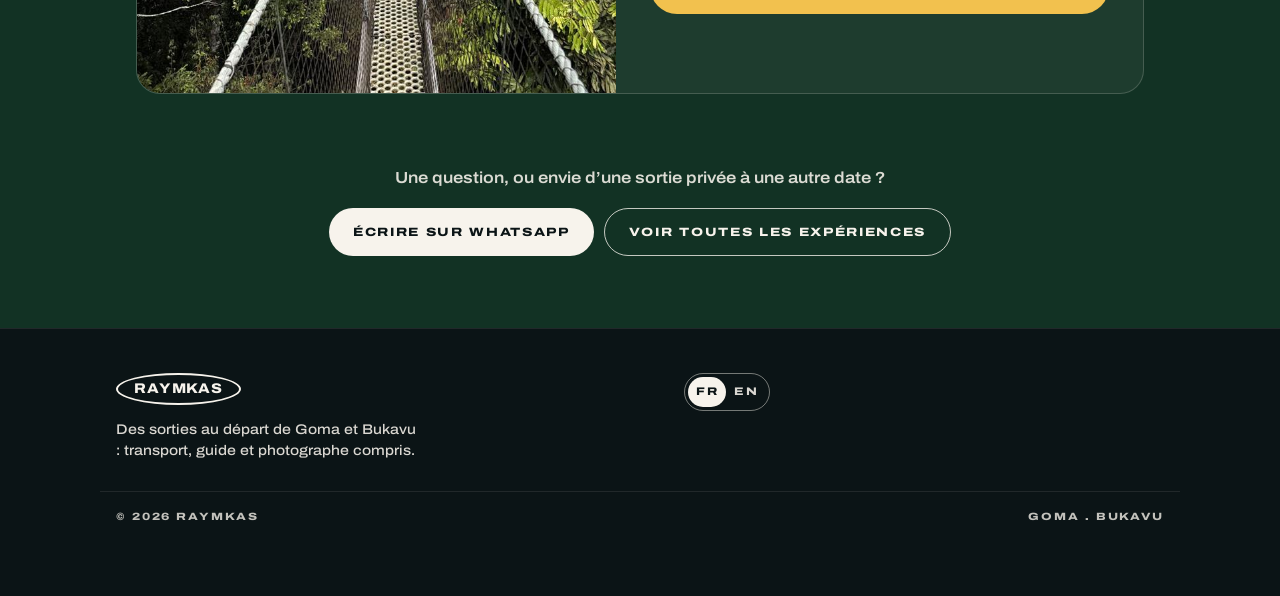
==== commit 35a246b0: "Carte : cadrage dans la zone sûre et caméra avec animations réduites - Chaque étape est cadrée entre" ====
--- a/prochaine-sortie.html
+++ b/prochaine-sortie.html
@@ -10,7 +10,7 @@
 <link rel="preconnect" href="https://fonts.googleapis.com">
 <link rel="preconnect" href="https://fonts.gstatic.com" crossorigin>
 <link href="https://fonts.googleapis.com/css2?family=Anton&family=Archivo:wdth,wght@112..125,400..800&display=swap" rel="stylesheet">
-<link rel="stylesheet" href="css/style.css?v=26">
+<link rel="stylesheet" href="css/style.css?v=27">
 </head>
 <body class="page-sortie">
 
@@ -67,12 +67,12 @@
   <div class="wrap foot-bottom"><span>© 2026 RAYMKAS</span><span>Goma . Bukavu</span></div>
 </footer>
 
-<script src="js/i18n.js?v=26"></script>
-<script src="js/content.js?v=26"></script>
-<script src="js/img-sizes.js?v=26"></script>
-<script src="js/upcoming.js?v=26"></script>
-<script src="js/map-data.js?v=26"></script>
-<script src="js/map-draw.js?v=26"></script>
-<script src="js/sortie.js?v=26"></script>
+<script src="js/i18n.js?v=27"></script>
+<script src="js/content.js?v=27"></script>
+<script src="js/img-sizes.js?v=27"></script>
+<script src="js/upcoming.js?v=27"></script>
+<script src="js/map-data.js?v=27"></script>
+<script src="js/map-draw.js?v=27"></script>
+<script src="js/sortie.js?v=27"></script>
 </body>
 </html>
--- a/css/style.css
+++ b/css/style.css
@@ -182,7 +182,9 @@
 .journey{position:relative}
 .stage{position:sticky;top:0;z-index:2;height:var(--stage-h);overflow:hidden;pointer-events:none;
   background:linear-gradient(180deg,var(--bg) 0,var(--bg) 84%,transparent 100%)}
-.stage svg{display:block;width:100%;height:100%}
+.stage svg{display:block;width:100%;height:100%;
+  /* le bas de la carte s'efface comme le fond : les tracés ne passent plus par-dessus les photos */
+  -webkit-mask-image:linear-gradient(180deg,#000 80%,transparent 99%);mask-image:linear-gradient(180deg,#000 80%,transparent 99%)}
 .m-neigh{fill:var(--fill-faint);stroke:var(--line);stroke-width:.9;vector-effect:non-scaling-stroke}
 .m-prov path{fill:var(--fill-faint);stroke:var(--line);stroke-width:.8;vector-effect:non-scaling-stroke;stroke-linejoin:round}
 .m-lakes{fill:rgba(120,190,215,.22);stroke:var(--stroke-strong);stroke-width:.8;vector-effect:non-scaling-stroke}
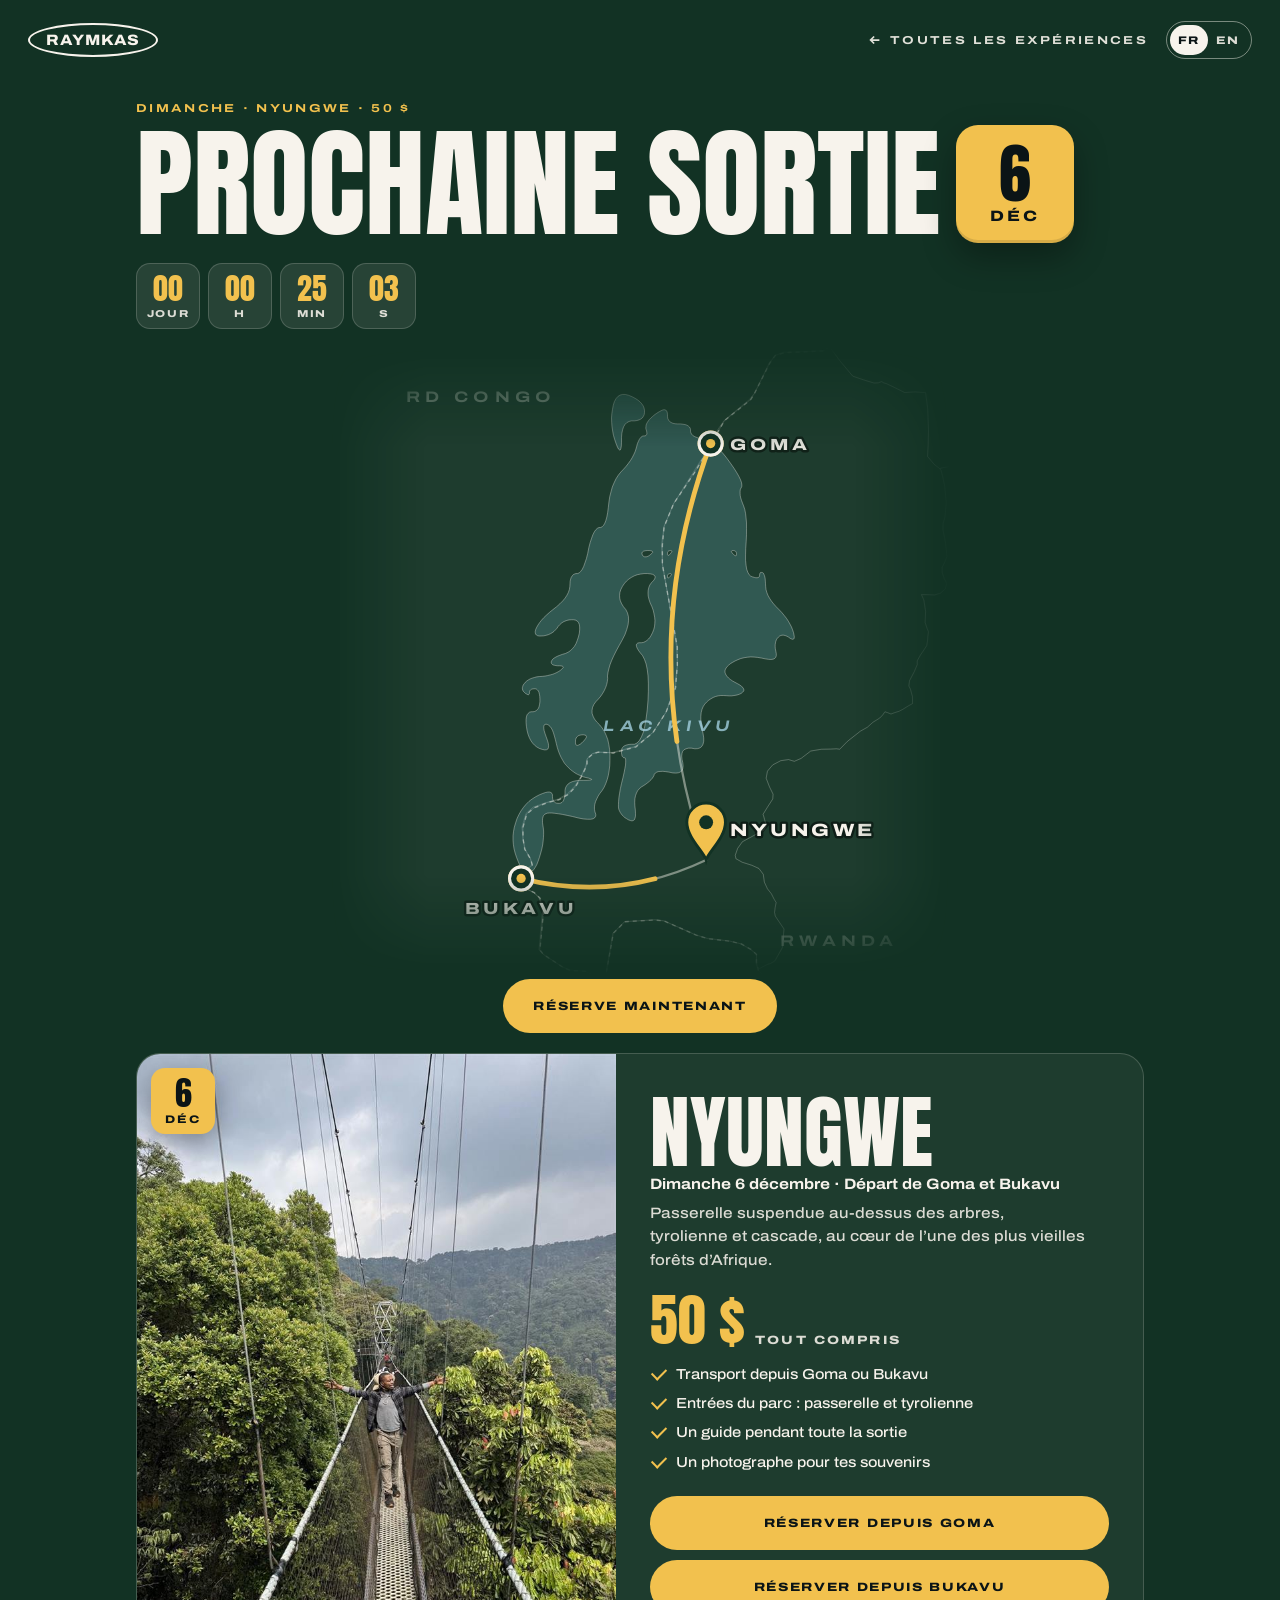
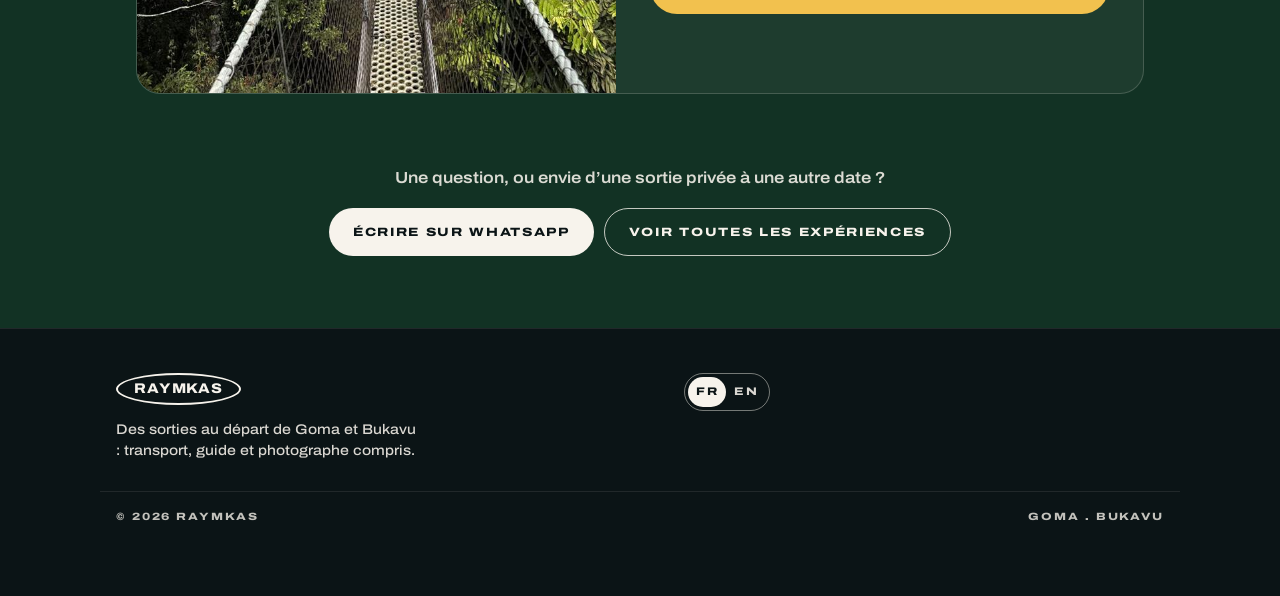
==== commit 3a5c2e80: "Nyungwe : prix 50 $ au lieu de 55 $. Cache ?v=28. Co-Authored-By: Claude Opus 5.5 <noreply@anthropic" ====
--- a/prochaine-sortie.html
+++ b/prochaine-sortie.html
@@ -10,7 +10,7 @@
 <link rel="preconnect" href="https://fonts.googleapis.com">
 <link rel="preconnect" href="https://fonts.gstatic.com" crossorigin>
 <link href="https://fonts.googleapis.com/css2?family=Anton&family=Archivo:wdth,wght@112..125,400..800&display=swap" rel="stylesheet">
-<link rel="stylesheet" href="css/style.css?v=27">
+<link rel="stylesheet" href="css/style.css?v=28">
 </head>
 <body class="page-sortie">
 
@@ -67,12 +67,12 @@
   <div class="wrap foot-bottom"><span>© 2026 RAYMKAS</span><span>Goma . Bukavu</span></div>
 </footer>
 
-<script src="js/i18n.js?v=27"></script>
-<script src="js/content.js?v=27"></script>
-<script src="js/img-sizes.js?v=27"></script>
-<script src="js/upcoming.js?v=27"></script>
-<script src="js/map-data.js?v=27"></script>
-<script src="js/map-draw.js?v=27"></script>
-<script src="js/sortie.js?v=27"></script>
+<script src="js/i18n.js?v=28"></script>
+<script src="js/content.js?v=28"></script>
+<script src="js/img-sizes.js?v=28"></script>
+<script src="js/upcoming.js?v=28"></script>
+<script src="js/map-data.js?v=28"></script>
+<script src="js/map-draw.js?v=28"></script>
+<script src="js/sortie.js?v=28"></script>
 </body>
 </html>
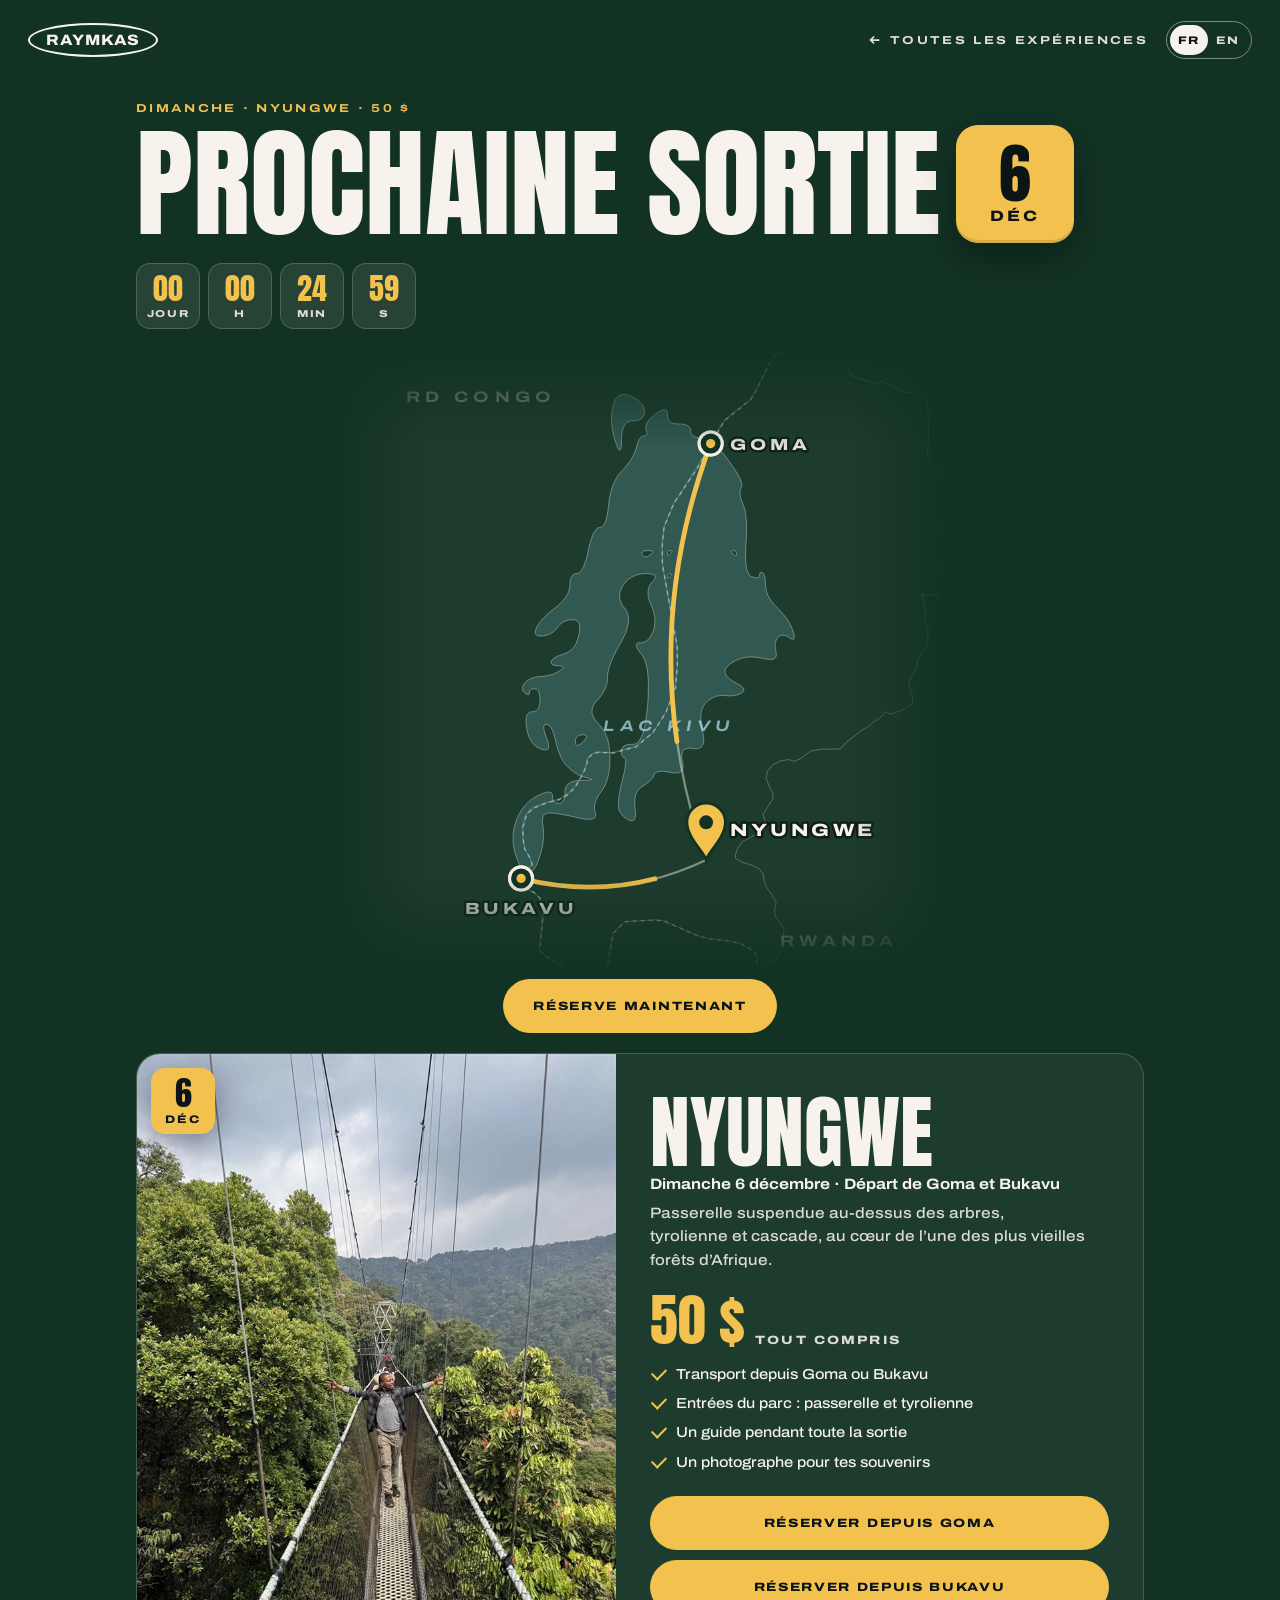
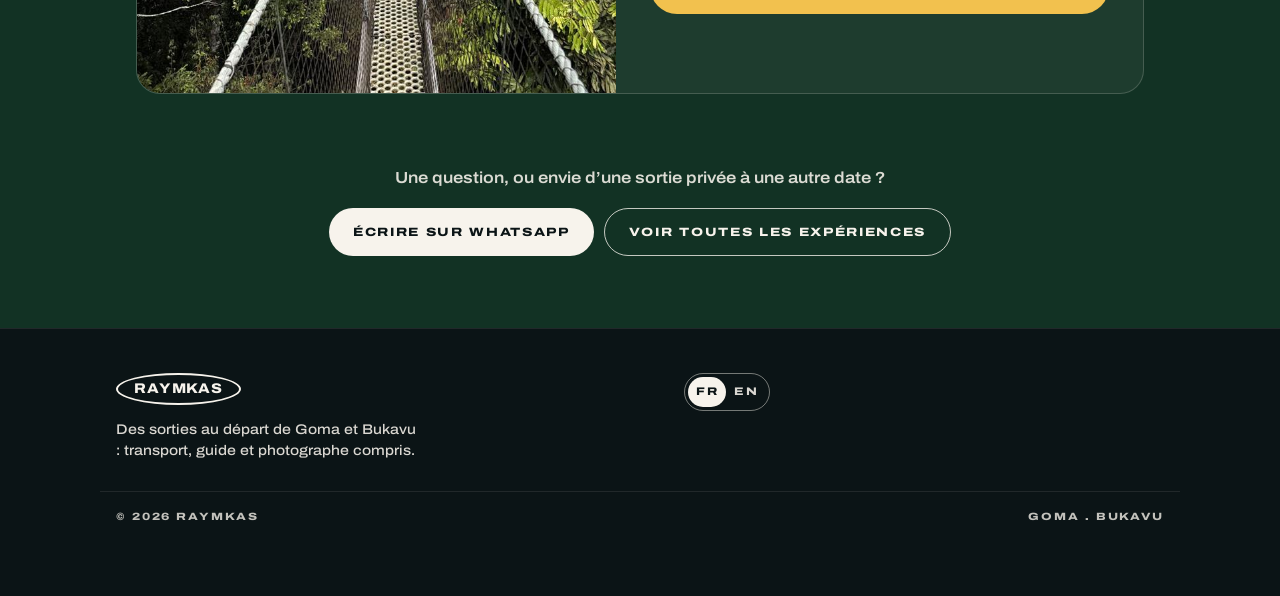
==== commit 69172dbe: "Carte fluide au défilement : remplace les masques par des dégradés - Fondu des bords du fond de cart" ====
--- a/prochaine-sortie.html
+++ b/prochaine-sortie.html
@@ -10,7 +10,7 @@
 <link rel="preconnect" href="https://fonts.googleapis.com">
 <link rel="preconnect" href="https://fonts.gstatic.com" crossorigin>
 <link href="https://fonts.googleapis.com/css2?family=Anton&family=Archivo:wdth,wght@112..125,400..800&display=swap" rel="stylesheet">
-<link rel="stylesheet" href="css/style.css?v=28">
+<link rel="stylesheet" href="css/style.css?v=29">
 </head>
 <body class="page-sortie">
 
@@ -67,12 +67,12 @@
   <div class="wrap foot-bottom"><span>© 2026 RAYMKAS</span><span>Goma . Bukavu</span></div>
 </footer>
 
-<script src="js/i18n.js?v=28"></script>
-<script src="js/content.js?v=28"></script>
-<script src="js/img-sizes.js?v=28"></script>
-<script src="js/upcoming.js?v=28"></script>
-<script src="js/map-data.js?v=28"></script>
-<script src="js/map-draw.js?v=28"></script>
-<script src="js/sortie.js?v=28"></script>
+<script src="js/i18n.js?v=29"></script>
+<script src="js/content.js?v=29"></script>
+<script src="js/img-sizes.js?v=29"></script>
+<script src="js/upcoming.js?v=29"></script>
+<script src="js/map-data.js?v=29"></script>
+<script src="js/map-draw.js?v=29"></script>
+<script src="js/sortie.js?v=29"></script>
 </body>
 </html>
--- a/css/style.css
+++ b/css/style.css
@@ -183,8 +183,12 @@
 .stage{position:sticky;top:0;z-index:2;height:var(--stage-h);overflow:hidden;pointer-events:none;
   background:linear-gradient(180deg,var(--bg) 0,var(--bg) 84%,transparent 100%)}
 .stage svg{display:block;width:100%;height:100%;
-  /* le bas de la carte s'efface comme le fond : les tracés ne passent plus par-dessus les photos */
-  -webkit-mask-image:linear-gradient(180deg,#000 80%,transparent 99%);mask-image:linear-gradient(180deg,#000 80%,transparent 99%)}
+  /* les tracés s'arrêtent avant le fondu du bas : ils ne passent plus sur les photos.
+     Découpe rectangulaire (clip-path inset) : quasi gratuite, contrairement à mask-image qui saccadait au défilement */
+  clip-path:inset(0 0 12% 0)}
+/* voile fixe au-dessus de la coupure : la carte se fond dans le fond de section, sans ligne nette (statique = léger) */
+.stage::after{content:"";position:absolute;left:0;right:0;top:78%;height:10.5%;z-index:1;pointer-events:none;
+  background:linear-gradient(180deg,transparent,var(--bg))}
 .m-neigh{fill:var(--fill-faint);stroke:var(--line);stroke-width:.9;vector-effect:non-scaling-stroke}
 .m-prov path{fill:var(--fill-faint);stroke:var(--line);stroke-width:.8;vector-effect:non-scaling-stroke;stroke-linejoin:round}
 .m-lakes{fill:rgba(120,190,215,.22);stroke:var(--stroke-strong);stroke-width:.8;vector-effect:non-scaling-stroke}
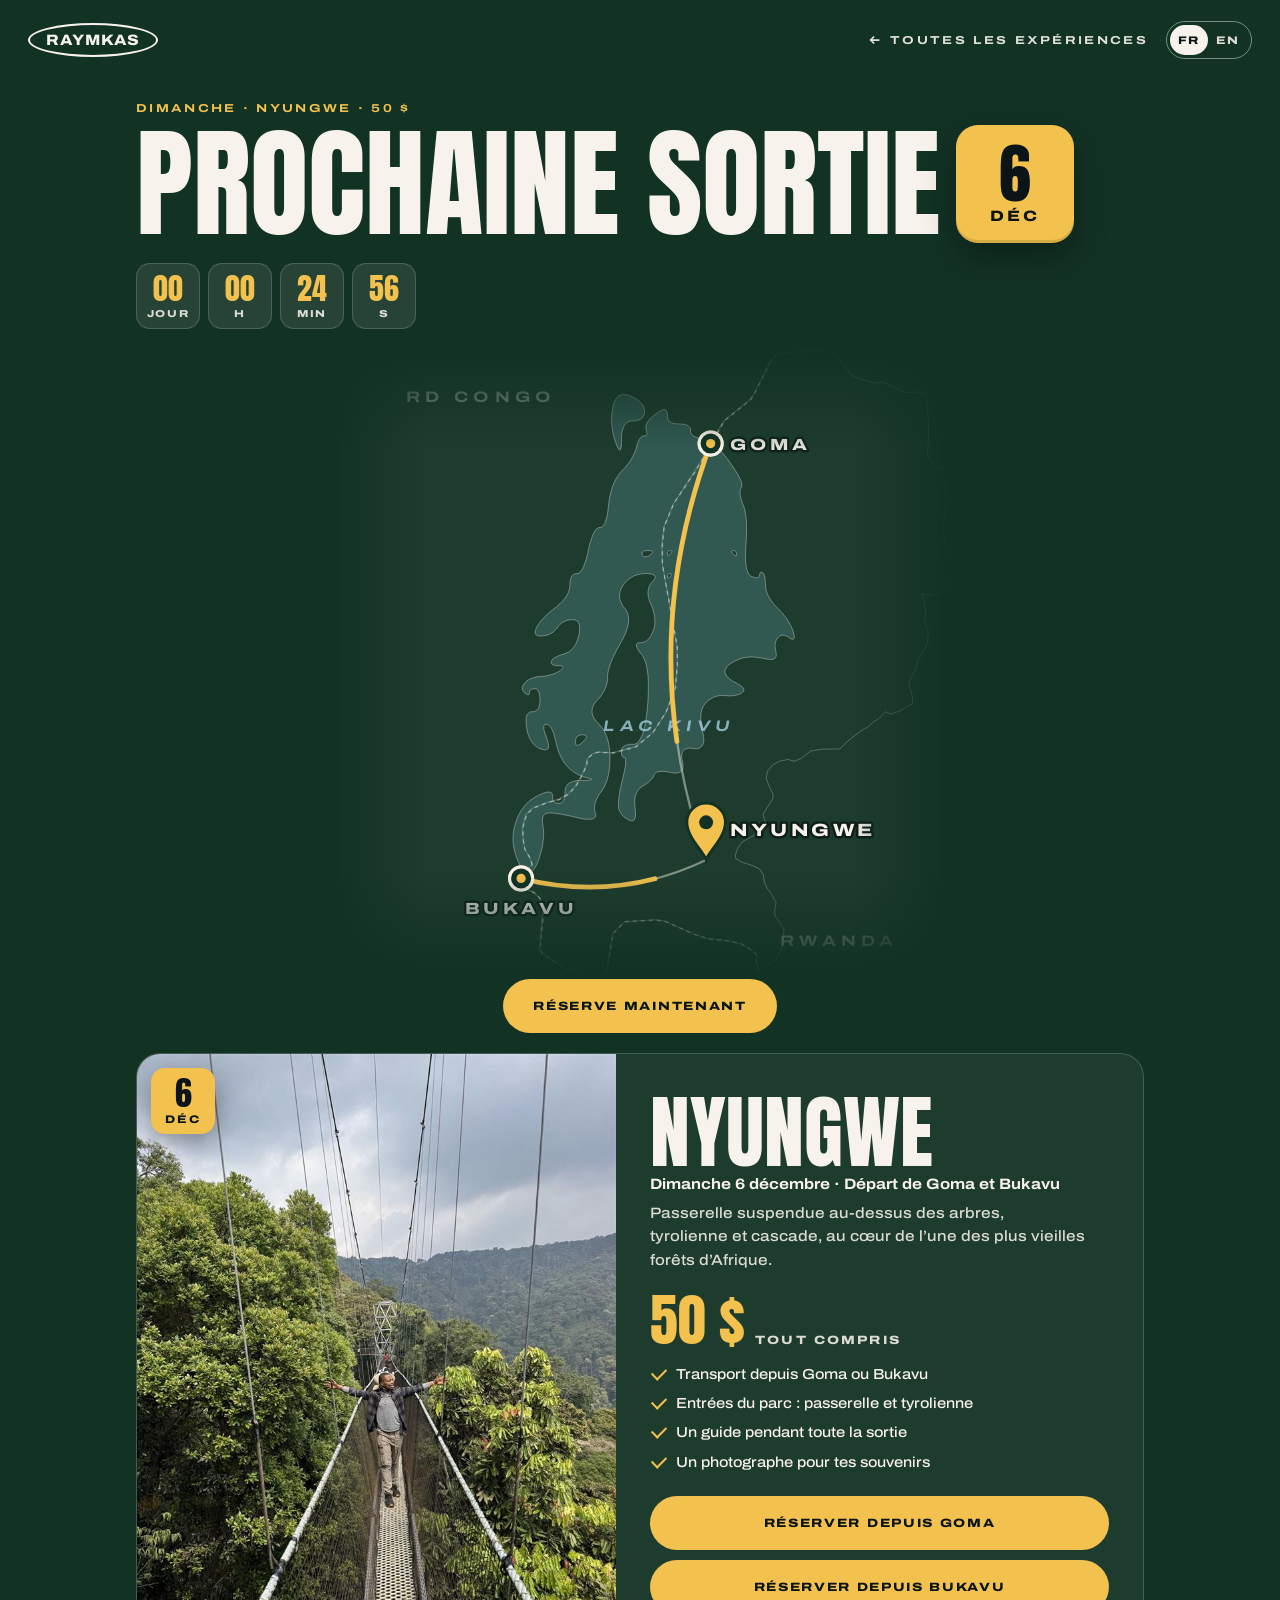
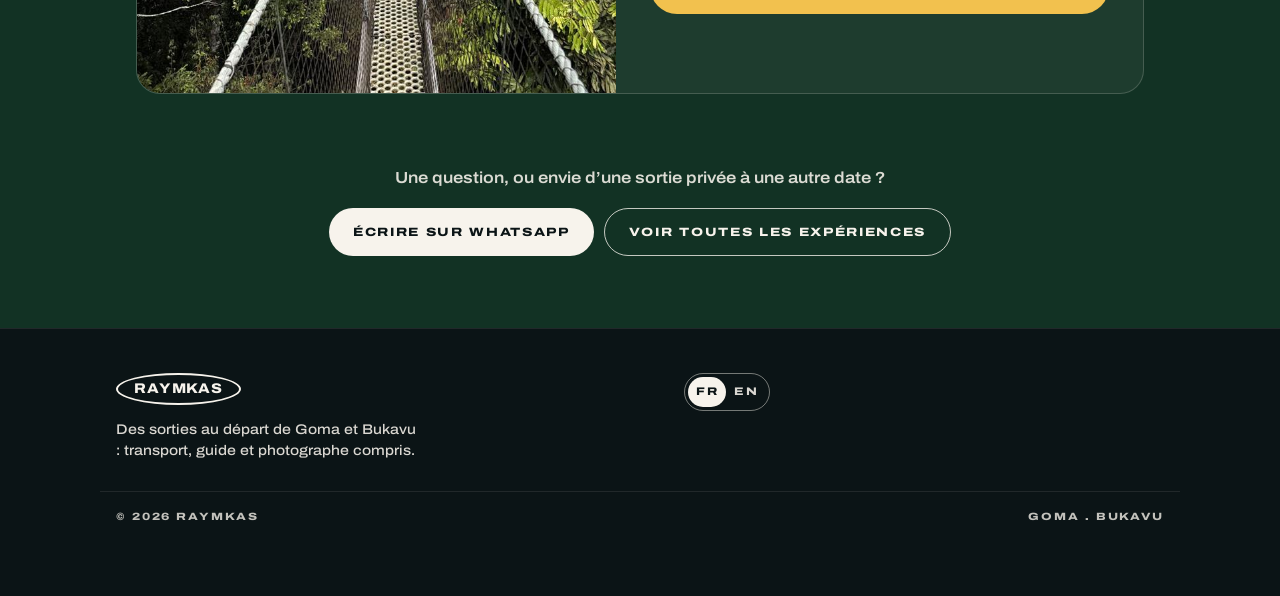
==== commit 11729472: "Page sortie : badge vide après la date, en-tête 480–640 px - Plus de sortie annoncée : retire le bad" ====
--- a/prochaine-sortie.html
+++ b/prochaine-sortie.html
@@ -10,7 +10,7 @@
 <link rel="preconnect" href="https://fonts.googleapis.com">
 <link rel="preconnect" href="https://fonts.gstatic.com" crossorigin>
 <link href="https://fonts.googleapis.com/css2?family=Anton&family=Archivo:wdth,wght@112..125,400..800&display=swap" rel="stylesheet">
-<link rel="stylesheet" href="css/style.css?v=29">
+<link rel="stylesheet" href="css/style.css?v=30">
 </head>
 <body class="page-sortie">
 
@@ -67,12 +67,12 @@
   <div class="wrap foot-bottom"><span>© 2026 RAYMKAS</span><span>Goma . Bukavu</span></div>
 </footer>
 
-<script src="js/i18n.js?v=29"></script>
-<script src="js/content.js?v=29"></script>
-<script src="js/img-sizes.js?v=29"></script>
-<script src="js/upcoming.js?v=29"></script>
-<script src="js/map-data.js?v=29"></script>
-<script src="js/map-draw.js?v=29"></script>
-<script src="js/sortie.js?v=29"></script>
+<script src="js/i18n.js?v=30"></script>
+<script src="js/content.js?v=30"></script>
+<script src="js/img-sizes.js?v=30"></script>
+<script src="js/upcoming.js?v=30"></script>
+<script src="js/map-data.js?v=30"></script>
+<script src="js/map-draw.js?v=30"></script>
+<script src="js/sortie.js?v=30"></script>
 </body>
 </html>
--- a/css/style.css
+++ b/css/style.css
@@ -364,7 +364,7 @@
 .s-top{display:flex;justify-content:space-between;align-items:center;gap:12px;
   padding:calc(env(safe-area-inset-top,0px) + 18px) max(16px,env(safe-area-inset-right,0px)) 0 max(16px,env(safe-area-inset-left,0px))}
 .s-top .toplink{gap:8px;white-space:nowrap}
-@media (max-width:479px){.s-top .tl-long{display:none}}
+@media (max-width:639px){.s-top .tl-long{display:none}}   /* 480–640 px : « Toutes les expériences » + FR|EN ne tenaient pas */
 @media (min-width:600px){.s-top{padding-left:28px;padding-right:28px}}
 .s-head{padding-top:36px}
 .s-head h1{font-size:clamp(44px,14vw,120px);line-height:.88;margin-top:10px}
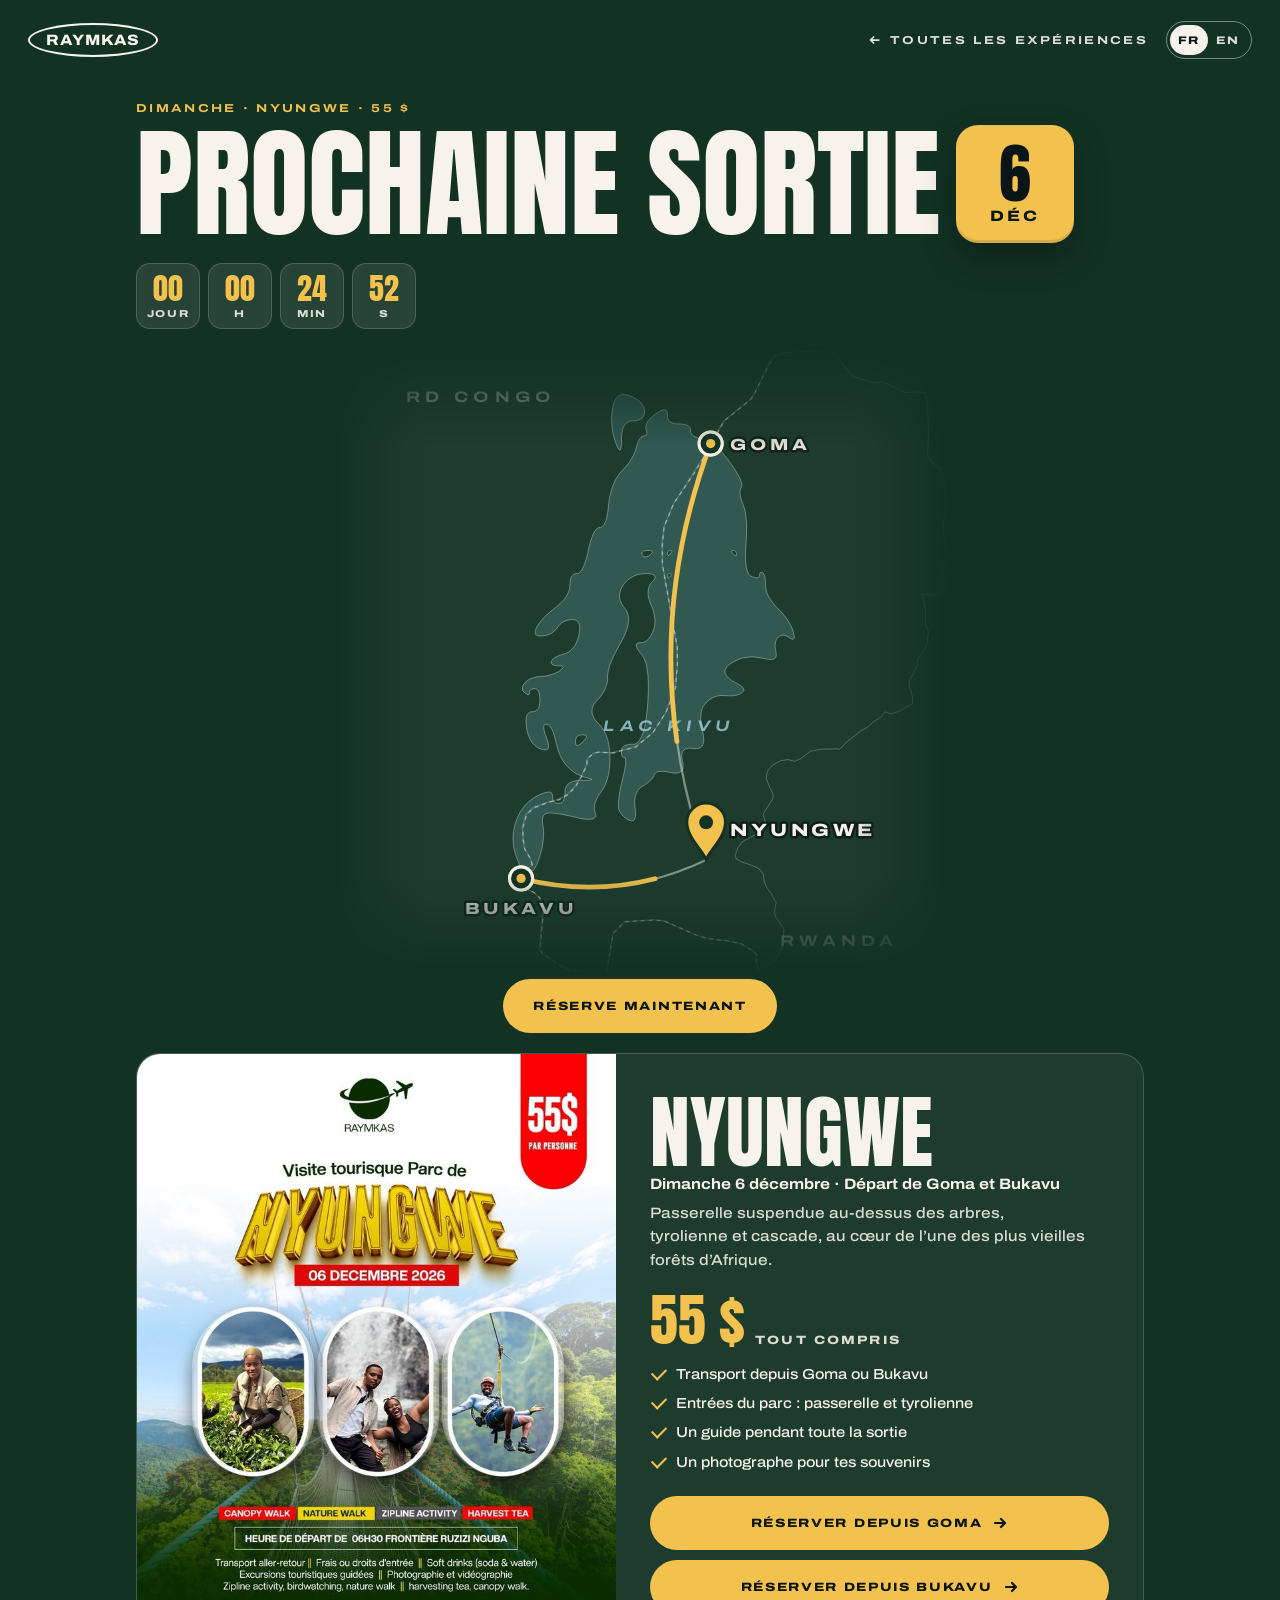
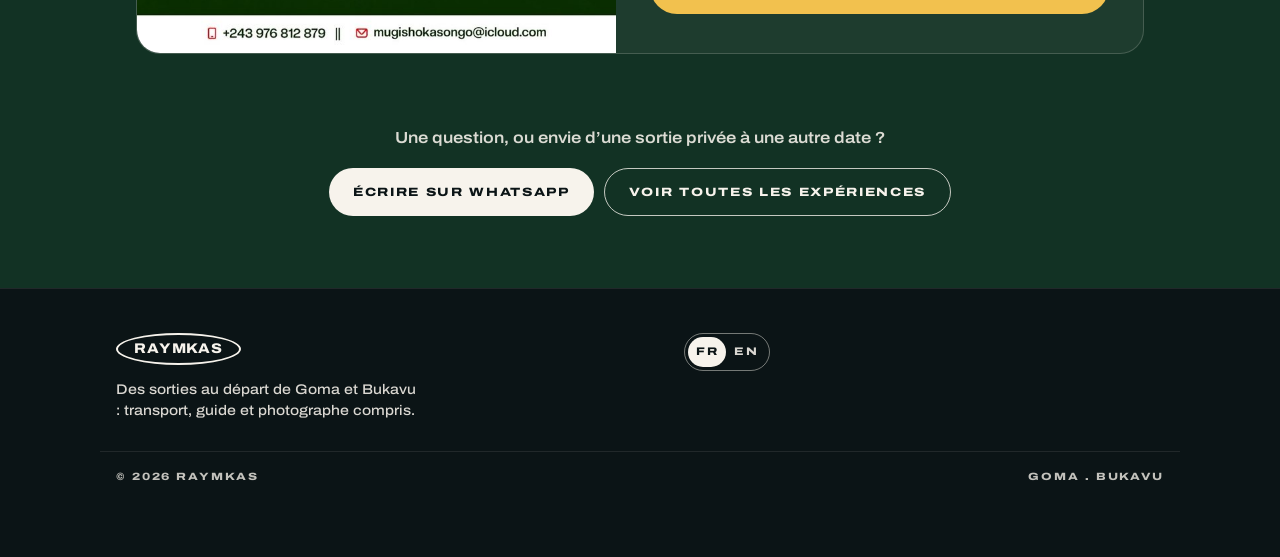
==== commit bdcd4b8d: "Nyungwe: use the event poster as cover, set price to 55 $, animate booking buttons Co-Authored-By: C" ====
--- a/prochaine-sortie.html
+++ b/prochaine-sortie.html
@@ -10,7 +10,7 @@
 <link rel="preconnect" href="https://fonts.googleapis.com">
 <link rel="preconnect" href="https://fonts.gstatic.com" crossorigin>
 <link href="https://fonts.googleapis.com/css2?family=Anton&family=Archivo:wdth,wght@112..125,400..800&display=swap" rel="stylesheet">
-<link rel="stylesheet" href="css/style.css?v=30">
+<link rel="stylesheet" href="css/style.css?v=31">
 </head>
 <body class="page-sortie">
 
@@ -67,12 +67,12 @@
   <div class="wrap foot-bottom"><span>© 2026 RAYMKAS</span><span>Goma . Bukavu</span></div>
 </footer>
 
-<script src="js/i18n.js?v=30"></script>
-<script src="js/content.js?v=30"></script>
-<script src="js/img-sizes.js?v=30"></script>
-<script src="js/upcoming.js?v=30"></script>
-<script src="js/map-data.js?v=30"></script>
-<script src="js/map-draw.js?v=30"></script>
-<script src="js/sortie.js?v=30"></script>
+<script src="js/i18n.js?v=31"></script>
+<script src="js/content.js?v=31"></script>
+<script src="js/img-sizes.js?v=31"></script>
+<script src="js/upcoming.js?v=31"></script>
+<script src="js/map-data.js?v=31"></script>
+<script src="js/map-draw.js?v=31"></script>
+<script src="js/sortie.js?v=31"></script>
 </body>
 </html>
--- a/css/style.css
+++ b/css/style.css
@@ -140,6 +140,26 @@
 .trip-cta{display:grid;gap:10px;margin-top:24px}
 .trip-cta .btn{height:54px}
 @media (min-width:600px) and (max-width:899px){.trip-cta{grid-template-columns:1fr 1fr}}
+
+/* affiche (poster) : montrée en entier, sans recadrage */
+.trip-photo.is-poster{aspect-ratio:4/5}
+.trip-photo.is-poster img{object-fit:contain}
+
+/* bouton de réservation : reflet qui passe, halo qui respire, flèche qui avance */
+.btn-book{position:relative;overflow:hidden;isolation:isolate;gap:10px;
+  box-shadow:0 0 0 0 rgba(242,193,78,.55);animation:book-pulse 2.6s ease-out infinite}
+.btn-book::before{content:"";position:absolute;inset:0;z-index:-1;pointer-events:none;
+  background:linear-gradient(110deg,transparent 30%,rgba(255,255,255,.75) 50%,transparent 70%);
+  transform:translateX(-120%);animation:book-shine 3.4s ease-in-out infinite}
+.btn-book .btn-arrow{flex:none;transition:transform .35s var(--ease)}
+.btn-book:hover,.btn-book:focus-visible{background:#ffd56a;transform:translateY(-3px);animation:none;
+  box-shadow:0 14px 34px rgba(242,193,78,.45),0 0 0 4px rgba(242,193,78,.25)}
+.btn-book:hover .btn-arrow,.btn-book:focus-visible .btn-arrow{transform:translateX(5px)}
+.btn-book:active{transform:translateY(0) scale(.96)}
+.trip-cta .btn-book:nth-child(2),.trip-cta .btn-book:nth-child(2)::before{animation-delay:1.3s}
+@keyframes book-pulse{0%{box-shadow:0 0 0 0 rgba(242,193,78,.55)}70%,100%{box-shadow:0 0 0 14px rgba(242,193,78,0)}}
+@keyframes book-shine{0%,55%{transform:translateX(-120%)}85%,100%{transform:translateX(120%)}}
+@media (prefers-reduced-motion:reduce){.btn-book,.btn-book::before{animation:none}.btn-book::before{display:none}}
 
 /* rappel « prochaine sortie » en bas de l'accueil */
 .cta-next{display:flex;align-items:center;gap:18px;max-width:460px;margin:0 auto clamp(56px,9svh,88px);padding:16px 22px 16px 16px;border-radius:22px;
@@ -404,6 +424,7 @@
   .page-sortie .wrap{max-width:1040px}
   .page-sortie .trip{display:grid;grid-template-columns:minmax(0,1fr) minmax(0,1.1fr)}
   .page-sortie .trip-photo{aspect-ratio:auto;min-height:100%}
+  .page-sortie .trip-photo.is-poster{aspect-ratio:4/5;min-height:0;align-self:start}
   .page-sortie .trip-body{padding:34px}
 }
 
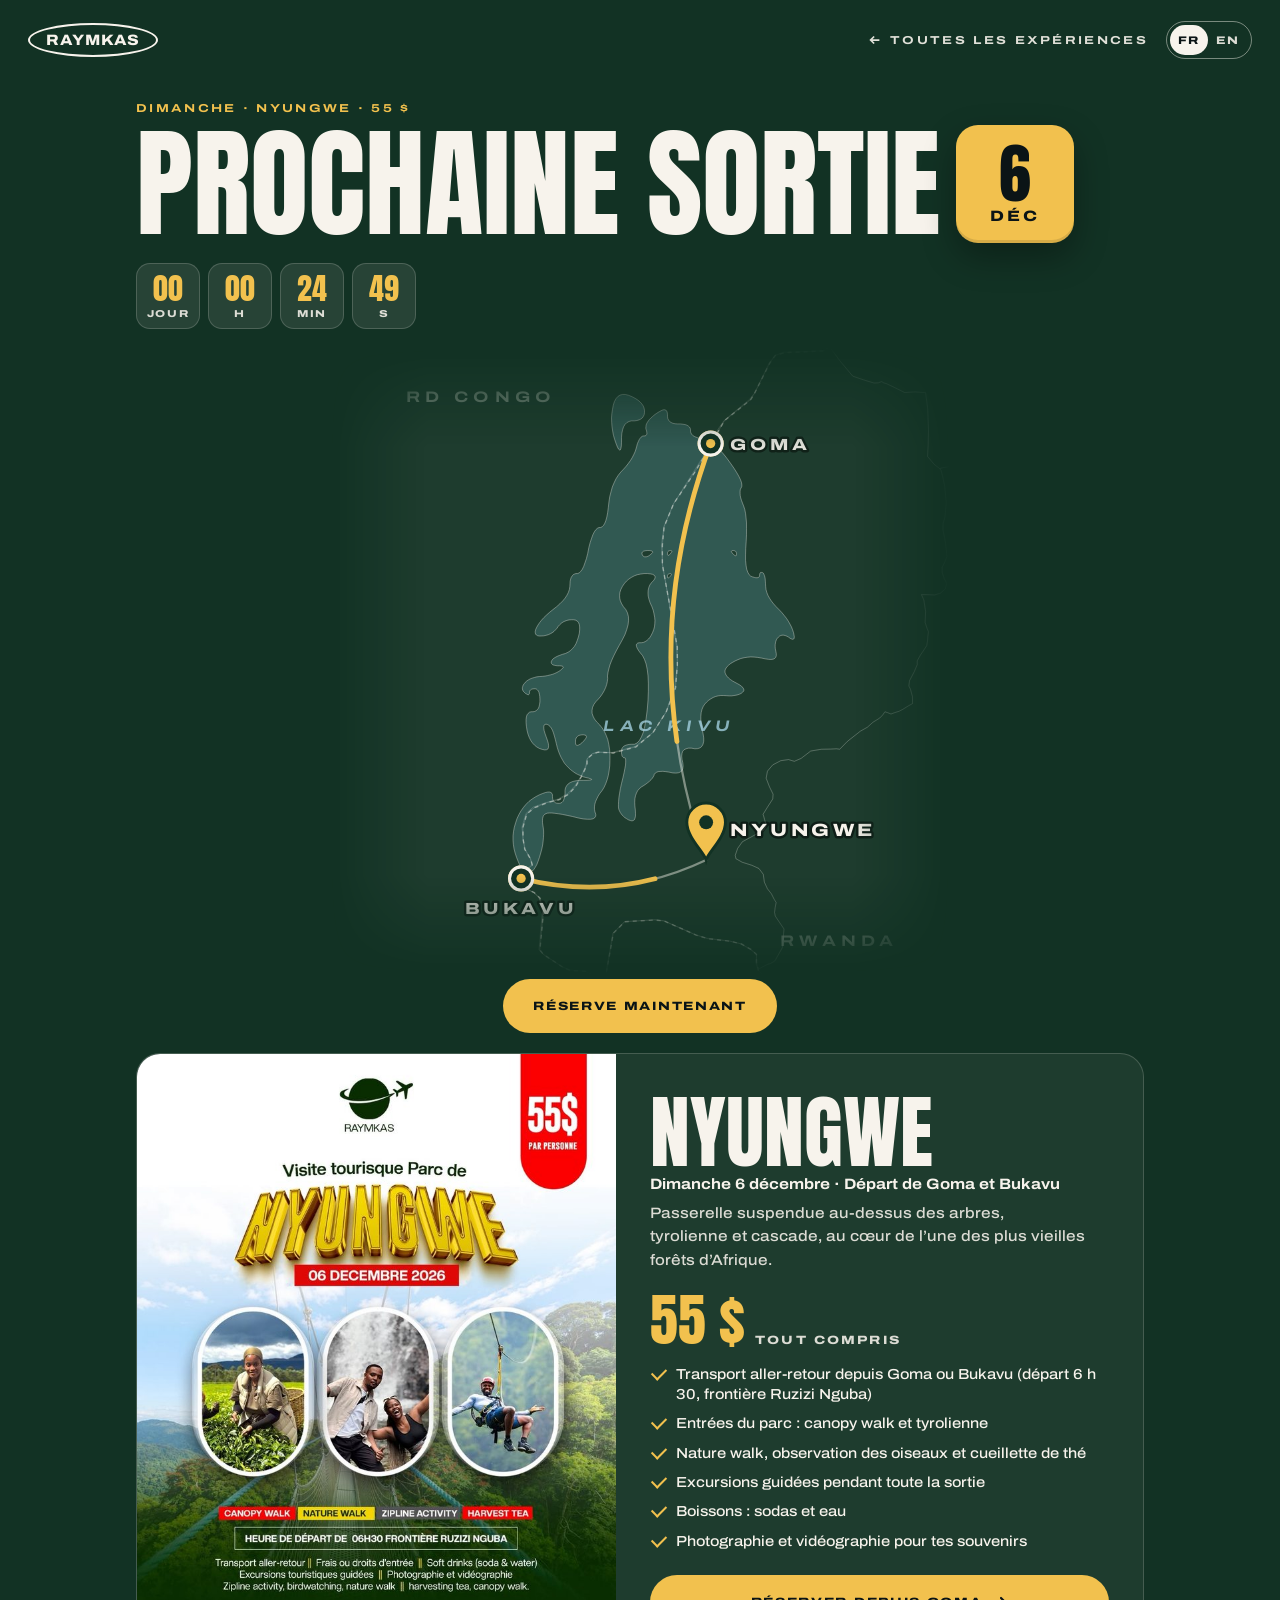
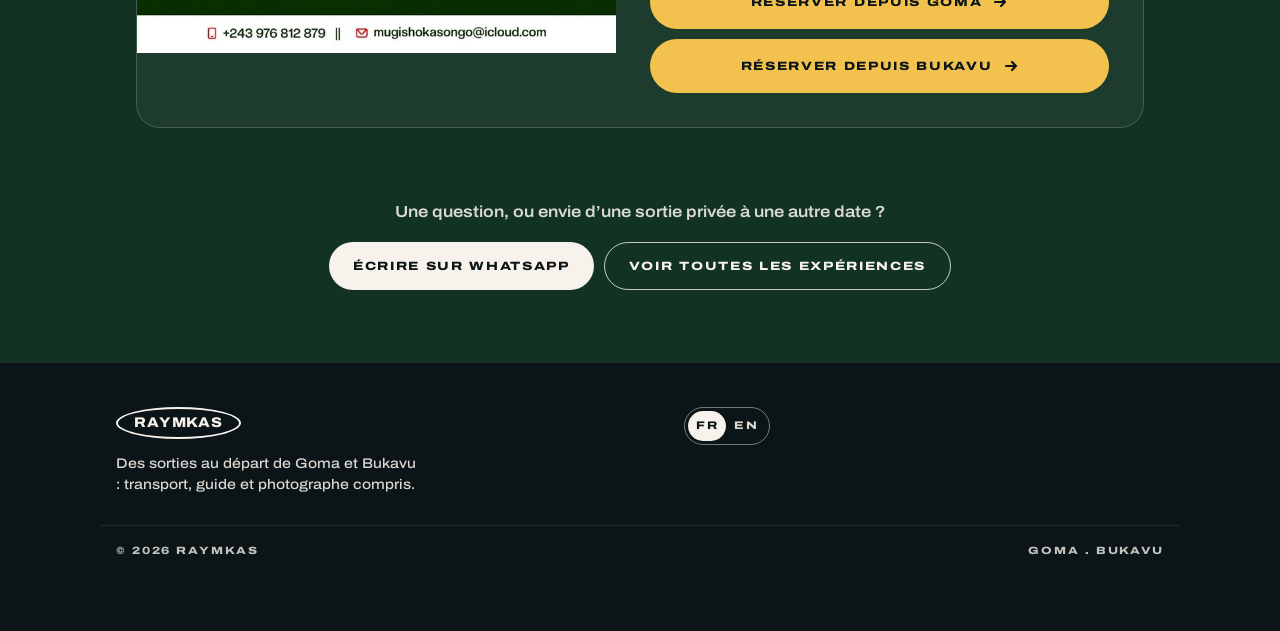
==== commit 0aee9f12: "Nyungwe: full included list from the poster, booking buttons on one line on phones Co-Authored-By: C" ====
--- a/prochaine-sortie.html
+++ b/prochaine-sortie.html
@@ -10,7 +10,7 @@
 <link rel="preconnect" href="https://fonts.googleapis.com">
 <link rel="preconnect" href="https://fonts.gstatic.com" crossorigin>
 <link href="https://fonts.googleapis.com/css2?family=Anton&family=Archivo:wdth,wght@112..125,400..800&display=swap" rel="stylesheet">
-<link rel="stylesheet" href="css/style.css?v=31">
+<link rel="stylesheet" href="css/style.css?v=32">
 </head>
 <body class="page-sortie">
 
@@ -67,12 +67,12 @@
   <div class="wrap foot-bottom"><span>© 2026 RAYMKAS</span><span>Goma . Bukavu</span></div>
 </footer>
 
-<script src="js/i18n.js?v=31"></script>
-<script src="js/content.js?v=31"></script>
-<script src="js/img-sizes.js?v=31"></script>
-<script src="js/upcoming.js?v=31"></script>
-<script src="js/map-data.js?v=31"></script>
-<script src="js/map-draw.js?v=31"></script>
-<script src="js/sortie.js?v=31"></script>
+<script src="js/i18n.js?v=32"></script>
+<script src="js/content.js?v=32"></script>
+<script src="js/img-sizes.js?v=32"></script>
+<script src="js/upcoming.js?v=32"></script>
+<script src="js/map-data.js?v=32"></script>
+<script src="js/map-draw.js?v=32"></script>
+<script src="js/sortie.js?v=32"></script>
 </body>
 </html>
--- a/css/style.css
+++ b/css/style.css
@@ -160,6 +160,8 @@
 @keyframes book-pulse{0%{box-shadow:0 0 0 0 rgba(242,193,78,.55)}70%,100%{box-shadow:0 0 0 14px rgba(242,193,78,0)}}
 @keyframes book-shine{0%,55%{transform:translateX(-120%)}85%,100%{transform:translateX(120%)}}
 @media (prefers-reduced-motion:reduce){.btn-book,.btn-book::before{animation:none}.btn-book::before{display:none}}
+.btn-book span{white-space:nowrap}
+@media (max-width:420px){.btn-book{padding:0 14px;gap:8px;letter-spacing:.07em}}
 
 /* rappel « prochaine sortie » en bas de l'accueil */
 .cta-next{display:flex;align-items:center;gap:18px;max-width:460px;margin:0 auto clamp(56px,9svh,88px);padding:16px 22px 16px 16px;border-radius:22px;
